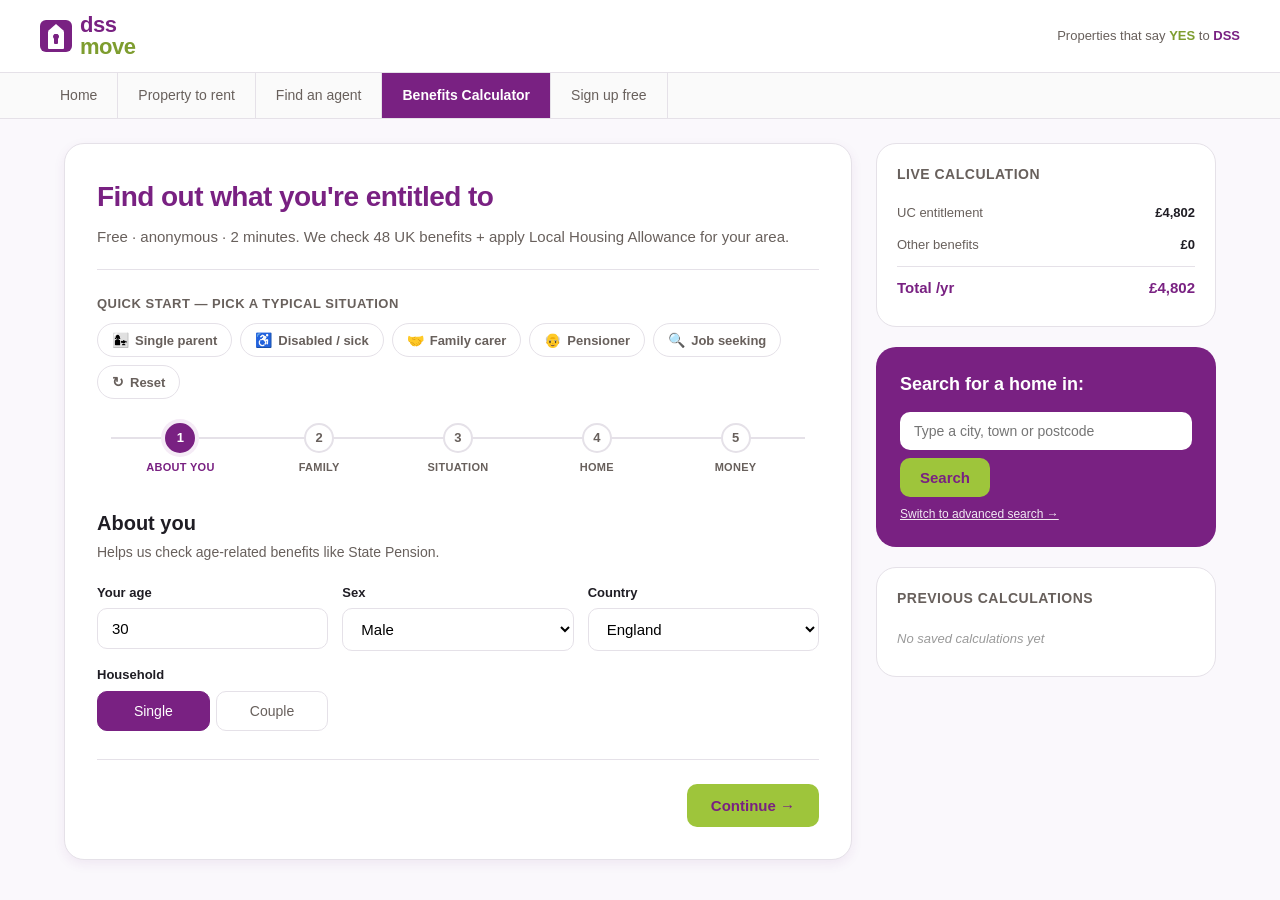
==== static/calculator/index.html @ 6992abff "Deploy standalone benefits calculator at /calculator/ - Add static/calculator/index.html (standalone" ====
<!DOCTYPE html>
<html lang="en">
<head>
<meta charset="UTF-8">
<meta name="viewport" content="width=device-width, initial-scale=1.0">
<title>Benefits & LHA Calculator — Dssmove</title>
<meta name="description" content="Free UK benefits calculator. Find out what you could claim + see DSS-friendly homes you can afford. Built by Dssmove.">
<meta name="theme-color" content="#792182">
<!-- Content Security Policy: lock down what scripts and network calls this page can make -->
<meta http-equiv="Content-Security-Policy" content="
  default-src 'self';
  script-src 'self' 'unsafe-inline';
  style-src 'self' 'unsafe-inline' https://fonts.googleapis.com;
  font-src 'self' https://fonts.gstatic.com;
  img-src 'self' data: https://s3-eu-west-1.amazonaws.com https://s3.eu-west-1.amazonaws.com https://*.dssmove.co.uk https://*.execute-api.eu-west-1.amazonaws.com;
  connect-src 'self' https://api.postcodes.io https://staged-api.dssmove.co.uk https://api.dssmove.co.uk;
  frame-ancestors 'self' https://*.dssmove.co.uk https://dssmove.co.uk;
  base-uri 'self';
  form-action 'none';
">
<meta http-equiv="Referrer-Policy" content="strict-origin-when-cross-origin">
<link rel="preconnect" href="https://fonts.googleapis.com">
<link rel="preconnect" href="https://fonts.gstatic.com" crossorigin>
<link href="https://fonts.googleapis.com/css2?family=Inter:wght@400;500;600;700;800&display=swap" rel="stylesheet">
<style>
:root {
  --purple: #792182;
  --purple-dark: #5c1864;
  --purple-light: #f5ebf6;
  --lime: #9ec53b;
  --lime-dark: #7e9d2f;
  --lime-light: #f3f8e3;
  --text: #1f1d24;
  --text-muted: #68605c;
  --text-soft: #9a9a9a;
  --bg: #ffffff;
  --bg-soft: #faf8fc;
  --border: #e5e1e8;
  --success: #2f855a;
  --warn: #d97706;
  --danger: #c53030;
  --shadow-sm: 0 1px 2px rgba(28,15,33,.05);
  --shadow-md: 0 4px 12px rgba(121,33,130,.08);
  --shadow-lg: 0 12px 32px rgba(121,33,130,.12);
  --radius: 12px;
  --radius-lg: 20px;
}
*{box-sizing:border-box;margin:0;padding:0}
html{scroll-behavior:smooth}
body{font-family:'Inter',-apple-system,BlinkMacSystemFont,sans-serif;color:var(--text);background:var(--bg-soft);line-height:1.5;-webkit-font-smoothing:antialiased}

/* ═══ Header ═══ */
.site-header{background:white;padding:14px 24px;border-bottom:1px solid var(--border);position:sticky;top:0;z-index:100}
.header-inner{max-width:1200px;margin:0 auto;display:flex;align-items:center;justify-content:space-between;gap:24px}
.logo-link{display:flex;align-items:center;gap:8px;text-decoration:none}
.logo-icon{width:32px;height:32px;background:var(--purple);border-radius:6px;display:flex;align-items:center;justify-content:center;position:relative}
.logo-icon::before{content:'';position:absolute;top:4px;left:50%;transform:translateX(-50%);width:0;height:0;border-left:8px solid transparent;border-right:8px solid transparent;border-bottom:7px solid white}
.logo-icon::after{content:'';position:absolute;top:11px;left:50%;transform:translateX(-50%);width:16px;height:18px;background:white;border-radius:1px}
.logo-icon span{position:absolute;top:14px;left:50%;transform:translateX(-50%);width:4px;height:10px;background:var(--purple);border-radius:1px;z-index:1}
.logo-icon span::before{content:'';position:absolute;top:0;left:-1px;width:6px;height:5px;background:var(--purple);border-radius:50%}
.logo-text{font-size:22px;font-weight:800;letter-spacing:-0.5px;line-height:1}
.logo-text .dss{color:var(--purple);display:block}
.logo-text .move{color:var(--lime-dark)}
.tagline-small{color:var(--text-muted);font-size:13px;display:none}
@media (min-width:768px){.tagline-small{display:block}.tagline-small b{color:var(--purple)}.tagline-small em{color:var(--lime-dark);font-style:normal;font-weight:700}}
.nav-tabs{background:#fafafa;border-bottom:1px solid var(--border)}
.nav-tabs-inner{max-width:1200px;margin:0 auto;display:flex;overflow-x:auto}
.nav-tab{padding:12px 20px;color:var(--text-muted);text-decoration:none;font-size:14px;font-weight:500;white-space:nowrap;border-right:1px solid var(--border)}
.nav-tab.active{background:var(--purple);color:white;font-weight:600}
.nav-tab:hover:not(.active){background:white;color:var(--purple)}

/* ═══ Main grid ═══ */
.container{max-width:1200px;margin:0 auto;padding:24px}
.grid{display:grid;grid-template-columns:1fr;gap:24px}
@media (min-width:1000px){.grid{grid-template-columns:1fr 340px}}

/* ═══ Main panel ═══ */
.panel{background:white;border-radius:var(--radius-lg);padding:32px;box-shadow:var(--shadow-md);border:1px solid var(--border)}
.panel-head{margin-bottom:24px;padding-bottom:20px;border-bottom:1px solid var(--border)}
.panel-head h1{font-size:28px;font-weight:800;color:var(--purple);margin-bottom:8px;letter-spacing:-0.02em}
.panel-head p{color:var(--text-muted);font-size:15px}

/* ═══ Persona chips ═══ */
.persona-row{margin-bottom:24px}
.persona-row h3{font-size:13px;font-weight:700;text-transform:uppercase;letter-spacing:0.5px;color:var(--text-muted);margin-bottom:10px}
.persona-chips{display:flex;flex-wrap:wrap;gap:8px}
.chip{display:inline-flex;align-items:center;gap:6px;padding:8px 14px;background:white;border:1.5px solid var(--border);border-radius:24px;font-size:13px;font-weight:600;cursor:pointer;transition:all .15s;color:var(--text-muted)}
.chip:hover{border-color:var(--purple);color:var(--purple);background:var(--purple-light)}
.chip.active{background:var(--purple);color:white;border-color:var(--purple)}
.chip-emoji{font-size:14px}

/* ═══ Wizard steps ═══ */
.steps{display:flex;justify-content:space-between;margin-bottom:32px;position:relative;padding:0 14px}
.steps::before{content:'';position:absolute;top:14px;left:14px;right:14px;height:2px;background:var(--border);z-index:0}
.steps::after{content:'';position:absolute;top:14px;left:14px;height:2px;background:var(--lime);z-index:1;width:var(--progress,0%);transition:width .4s}
.step{display:flex;flex-direction:column;align-items:center;gap:6px;flex:1;position:relative;z-index:2;cursor:pointer}
.step-num{width:30px;height:30px;border-radius:50%;background:white;border:2px solid var(--border);display:flex;align-items:center;justify-content:center;font-size:13px;font-weight:700;color:var(--text-muted);transition:all .2s}
.step.active .step-num{background:var(--purple);color:white;border-color:var(--purple);box-shadow:0 0 0 4px var(--purple-light)}
.step.done .step-num{background:var(--lime);color:white;border-color:var(--lime)}
.step.done .step-num::before{content:'✓'}
.step.done .step-num span{display:none}
.step-label{font-size:11px;font-weight:600;color:var(--text-muted);text-transform:uppercase;letter-spacing:0.3px;text-align:center}
.step.active .step-label{color:var(--purple)}
@media (max-width:640px){.step-label{display:none}}

/* ═══ Form steps ═══ */
.step-content{display:none;animation:slide .3s ease}
.step-content.active{display:block}
@keyframes slide{from{opacity:0;transform:translateX(20px)}to{opacity:1;transform:translateX(0)}}
.step-content h2{font-size:20px;font-weight:700;color:var(--text);margin-bottom:4px}
.step-content p.lead{color:var(--text-muted);font-size:14px;margin-bottom:20px}

.field-grid{display:grid;grid-template-columns:repeat(auto-fit,minmax(220px,1fr));gap:14px}
.field{display:flex;flex-direction:column}
.field label{font-size:13px;font-weight:600;color:var(--text);margin-bottom:6px}
.field .help{font-size:11px;color:var(--text-soft);margin-top:4px;line-height:1.3}
.field input[type="number"],.field input[type="text"],.field select{width:100%;padding:11px 14px;border:1.5px solid var(--border);border-radius:10px;font-size:15px;font-family:inherit;background:white;transition:all .2s}
.field input:focus,.field select:focus{outline:none;border-color:var(--purple);box-shadow:0 0 0 3px var(--purple-light)}
.field input.error,.field select.error{border-color:var(--danger)}
.toggle-group{display:flex;gap:6px}
.toggle-btn{flex:1;padding:11px 12px;border:1.5px solid var(--border);background:white;border-radius:10px;font-family:inherit;font-size:14px;font-weight:500;color:var(--text-muted);cursor:pointer;transition:all .15s}
.toggle-btn:hover{border-color:var(--purple)}
.toggle-btn.active{background:var(--purple);color:white;border-color:var(--purple)}

/* ═══ Step nav ═══ */
.step-nav{display:flex;justify-content:space-between;margin-top:28px;padding-top:24px;border-top:1px solid var(--border);gap:12px}
.btn{padding:12px 24px;border:none;border-radius:10px;font-family:inherit;font-size:15px;font-weight:700;cursor:pointer;transition:all .2s;text-decoration:none;display:inline-flex;align-items:center;gap:8px}
.btn-primary{background:var(--lime);color:var(--purple)}
.btn-primary:hover{background:var(--lime-dark);color:white;transform:translateY(-1px);box-shadow:var(--shadow-md)}
.btn-secondary{background:transparent;color:var(--text-muted);border:1.5px solid var(--border)}
.btn-secondary:hover{border-color:var(--purple);color:var(--purple)}
.btn-purple{background:var(--purple);color:white}
.btn-purple:hover{background:var(--purple-dark);transform:translateY(-1px);box-shadow:var(--shadow-md)}

/* ═══ Results ═══ */
.results-hero{background:linear-gradient(135deg,var(--purple) 0%,var(--purple-dark) 100%);color:white;border-radius:var(--radius-lg);padding:40px 32px;text-align:center;margin-bottom:24px}
.results-hero .label{font-size:13px;opacity:0.85;text-transform:uppercase;letter-spacing:1px;margin-bottom:12px}
.results-hero .total{font-size:64px;font-weight:800;letter-spacing:-0.03em;line-height:1;margin-bottom:12px}
.results-hero .total .pence{font-size:0.45em;opacity:0.75}
.results-hero .period{font-size:18px;opacity:0.9;margin-bottom:24px}
.results-hero .periods{display:flex;justify-content:center;gap:24px;flex-wrap:wrap;border-top:1px solid rgba(255,255,255,.2);padding-top:24px;margin-top:8px}
.results-hero .periods .item{text-align:center}
.results-hero .periods .num{font-size:24px;font-weight:700;color:var(--lime)}
.results-hero .periods .lbl{font-size:11px;text-transform:uppercase;letter-spacing:0.5px;opacity:0.85}

.results-actions{display:flex;flex-wrap:wrap;gap:10px;margin-bottom:32px}
.results-actions .btn{flex:1;min-width:160px;justify-content:center;text-align:center}

.benefit-cat{margin-bottom:24px}
.benefit-cat-head{display:flex;align-items:center;gap:10px;margin-bottom:12px;font-weight:700;font-size:15px}
.benefit-cat-head .badge{display:inline-flex;align-items:center;justify-content:center;min-width:24px;height:24px;padding:0 8px;border-radius:12px;font-size:12px;font-weight:700;color:white}
.benefit-cat.likely .badge{background:var(--lime-dark)}
.benefit-cat.check .badge{background:var(--warn)}

.bcard{display:flex;align-items:center;gap:14px;padding:14px 18px;background:white;border:1.5px solid var(--border);border-radius:var(--radius);margin-bottom:8px;transition:all .15s}
.bcard:hover{box-shadow:var(--shadow-sm);transform:translateX(2px)}
.bcard.auto{border-left:4px solid var(--lime-dark);background:var(--lime-light)}
.bcard.check{border-left:4px solid var(--warn);background:#fff7ed}
.bcard .ico{width:36px;height:36px;border-radius:10px;display:flex;align-items:center;justify-content:center;font-weight:800;flex-shrink:0;color:white}
.bcard.auto .ico{background:var(--lime-dark)}
.bcard.check .ico{background:var(--warn)}
.bcard .body{flex:1;min-width:0}
.bcard .ttl{font-weight:700;font-size:14px;color:var(--text)}
.bcard .why{font-size:12px;color:var(--text-muted);margin-top:1px}
.bcard .apply{font-size:11px;color:var(--purple);font-weight:600;margin-top:3px;text-decoration:none;display:inline-block}
.bcard .apply:hover{text-decoration:underline}
.bcard .amt{text-align:right;flex-shrink:0}
.bcard .amt .n{font-size:17px;font-weight:800}
.bcard .amt .p{font-size:10px;color:var(--text-muted);text-transform:uppercase;letter-spacing:0.3px;margin-top:1px}

/* ═══ Adjustments callout ═══ */
.adj-box{background:#fef3c7;border-left:4px solid var(--warn);border-radius:var(--radius);padding:16px 20px;margin:16px 0}
.adj-box .ti{font-weight:700;font-size:14px;color:var(--warn);margin-bottom:6px;display:flex;align-items:center;gap:6px}
.adj-box .ln{display:flex;justify-content:space-between;font-size:13px;padding:3px 0}

/* ═══ Property CTA ═══ */
.prop-cta{background:linear-gradient(135deg,var(--lime) 0%,var(--lime-dark) 100%);border-radius:var(--radius-lg);padding:32px;color:white;margin-top:32px;text-align:center}
.prop-cta h3{font-size:22px;font-weight:800;margin-bottom:8px}
.prop-cta p{margin-bottom:18px;opacity:0.95}
.prop-cta .budget-pill{display:inline-block;background:rgba(255,255,255,.2);padding:6px 14px;border-radius:24px;font-weight:700;margin:0 4px}
.prop-cta .btn{background:white;color:var(--purple)}
.prop-cta .btn:hover{background:var(--purple);color:white}

/* ═══ Sidebar ═══ */
.sidebar{display:flex;flex-direction:column;gap:20px}
.search-box{background:var(--purple);color:white;border-radius:var(--radius-lg);padding:24px}
.search-box h3{font-size:18px;font-weight:700;margin-bottom:14px}
.search-box .row{display:flex;gap:8px;margin-bottom:8px}
.search-box input{flex:1;padding:11px 14px;border:none;border-radius:10px;font-family:inherit;font-size:14px}
.search-box .btn{background:var(--lime);color:var(--purple);padding:11px 20px}
.search-box .btn:hover{background:white}
.search-box a.adv{display:block;color:white;font-size:12px;margin-top:8px;text-decoration:underline;opacity:0.9}

/* ═══════ Affordability section ═══════ */
.afford-section{background:white;border-radius:var(--radius-lg);box-shadow:var(--shadow-md);padding:32px;margin-top:32px;border:2px solid var(--lime);position:relative;overflow:hidden}
.afford-section::before{content:"";position:absolute;top:0;left:0;right:0;height:6px;background:linear-gradient(90deg,var(--purple) 0%,var(--lime) 100%)}
.afford-section h2{font-size:26px;font-weight:800;color:var(--purple);margin-bottom:6px;display:flex;align-items:center;gap:10px}
.afford-section .sub{color:var(--text-muted);margin-bottom:22px;font-size:14px;line-height:1.5}
.afford-controls{display:grid;grid-template-columns:1fr 1fr;gap:18px;margin-bottom:22px;padding:20px;background:#faf7fb;border-radius:12px;border:1px solid #e9d5f0}
.afford-control label{display:block;font-weight:700;color:var(--text);font-size:11px;margin-bottom:8px;text-transform:uppercase;letter-spacing:0.6px}
.afford-control input[type=range]{width:100%;accent-color:var(--purple);height:6px;margin-top:6px}
.afford-control input[type=range]::-webkit-slider-thumb{background:var(--purple)}
.afford-control .val{font-size:26px;font-weight:800;color:var(--purple);font-variant-numeric:tabular-nums;margin-top:4px}
.afford-control select,.afford-control input[type=text]{width:100%;padding:10px 12px;font-size:14px;border:1px solid #d1d5db;border-radius:8px;font-family:inherit;background:white}
.afford-control .src{font-size:11px;color:var(--text-muted);margin-top:6px;font-style:italic}
.afford-table{width:100%;border-collapse:collapse;margin-top:4px;background:white}
.afford-table tr{border-bottom:1px solid #f1f1f1}
.afford-table tr:last-child{border-bottom:none}
.afford-table td{padding:11px 12px;font-size:14px;vertical-align:middle}
.afford-table td.lbl{color:var(--text);font-weight:500}
.afford-table td.amt{text-align:right;font-variant-numeric:tabular-nums;font-weight:600;white-space:nowrap}
.afford-table td.out{color:var(--danger)}
.afford-table td.in{color:#16a34a}
.afford-table td.note{font-size:11px;color:var(--text-muted);font-weight:400;padding-left:24px}
.afford-table tr.group-head td{background:linear-gradient(90deg,#f3e8ff 0%,#faf5ff 100%);color:var(--purple);font-weight:800;font-size:12px;text-transform:uppercase;letter-spacing:0.6px;padding:10px 12px}
.afford-table tr.subline td{padding:6px 12px 6px 28px;font-size:12px;color:var(--text-muted);font-weight:500;border-bottom:none}
.afford-table tr.subline td.amt{font-weight:600}
.afford-table tr.subtotal td{background:#fafafa;font-weight:700;padding-top:14px;padding-bottom:14px;font-size:14px}
.afford-table tr.shortfall td{background:#fef2f2;font-weight:700;color:var(--danger);font-size:13px;padding:9px 12px}
.afford-table tr.shortfall td.note{font-style:italic;color:#b91c1c;font-weight:500}
.afford-table tr.net td{background:#1f2937;color:white;font-size:18px;font-weight:800;padding:18px 12px}
.afford-table tr.net td.amt{font-size:24px;color:white}
.afford-table tr.net td.amt.deficit{color:#fca5a5}
.afford-table tr.net td.amt.surplus{color:#86efac}
.verdict{margin-top:22px;padding:20px;border-radius:12px;display:flex;align-items:flex-start;gap:14px;border:2px solid}
.verdict.good{background:#dcfce7;color:#14532d;border-color:#86efac}
.verdict.tight{background:#fef3c7;color:#78350f;border-color:#fcd34d}
.verdict.bad{background:#fee2e2;color:#7f1d1d;border-color:#fca5a5}
.verdict .ico{font-size:32px;line-height:1}
.verdict .body{flex:1}
.verdict .body .h{font-size:17px;font-weight:800;margin-bottom:4px}
.verdict .body .d{font-size:13px;font-weight:500;line-height:1.5}
.afford-actions{margin-top:18px;display:flex;flex-wrap:wrap;gap:10px}
.afford-actions .btn{flex:1;min-width:180px}
.afford-actions .btn.primary{background:var(--lime);color:var(--purple);font-weight:800}
.afford-actions .btn.primary:hover{background:#7e9d2f;color:white}
.afford-source{font-size:11px;color:var(--text-muted);font-style:italic;margin-top:18px;line-height:1.6;padding:12px;background:#fafafa;border-radius:8px}
.help-tip{display:inline-block;width:14px;height:14px;background:#9ca3af;color:white;border-radius:50%;text-align:center;font-size:10px;line-height:14px;margin-left:4px;cursor:help;font-weight:700;vertical-align:1px}
.la-detected{font-size:11px;color:var(--purple);font-weight:700;margin-top:6px;text-transform:none;letter-spacing:0}
@media (max-width:768px){.afford-controls{grid-template-columns:1fr}.afford-section{padding:22px 18px}.afford-table td{padding:9px 8px;font-size:13px}}

/* ═══════ Property results module ═══════ */
.props-section{background:white;border-radius:var(--radius-lg);box-shadow:var(--shadow-md);padding:32px;margin-top:32px;position:relative;overflow:hidden}
.props-section::before{content:"";position:absolute;top:0;left:0;right:0;height:6px;background:linear-gradient(90deg,var(--lime) 0%,var(--purple) 100%)}
.props-section h2{font-size:26px;font-weight:800;color:var(--purple);margin-bottom:6px;display:flex;align-items:center;gap:10px}
.props-section .sub{color:var(--text-muted);margin-bottom:22px;font-size:14px;line-height:1.5}
.props-filters{display:grid;grid-template-columns:1fr 1fr 1fr 1fr;gap:12px;margin-bottom:18px;padding:18px;background:#faf7fb;border-radius:12px;border:1px solid #e9d5f0;align-items:end}
.props-filters .pf{display:flex;flex-direction:column;gap:6px}
.props-filters label{font-size:11px;font-weight:700;color:var(--text);text-transform:uppercase;letter-spacing:0.5px}
.props-filters input,.props-filters select{padding:9px 10px;font-size:13px;border:1px solid #d1d5db;border-radius:8px;font-family:inherit;background:white;width:100%}
.props-filters .pf.actions{align-self:end}
.props-filters .btn-search-props{background:var(--lime);color:var(--purple);font-weight:800;padding:10px 18px;border:none;border-radius:8px;cursor:pointer;font-family:inherit;font-size:13px;width:100%;transition:background 0.15s}
.props-filters .btn-search-props:hover{background:#7e9d2f;color:white}
.props-filters .btn-search-props:disabled{background:#e5e7eb;color:#9ca3af;cursor:wait}
.props-loading{text-align:center;padding:40px 20px;color:var(--text-muted)}
.props-loading .spinner{display:inline-block;width:28px;height:28px;border:3px solid #e9d5f0;border-top-color:var(--purple);border-radius:50%;animation:spin 0.8s linear infinite;margin-bottom:8px}
@keyframes spin{to{transform:rotate(360deg)}}
.props-summary{font-size:13px;color:var(--text-muted);margin-bottom:14px;padding:10px 14px;background:#fafafa;border-radius:8px;border-left:3px solid var(--purple)}
.props-summary strong{color:var(--text)}
.props-grid{display:grid;grid-template-columns:repeat(auto-fill,minmax(280px,1fr));gap:18px}
.pcard{border:1px solid #e5e7eb;border-radius:12px;overflow:hidden;background:white;display:flex;flex-direction:column;transition:transform 0.15s, box-shadow 0.15s}
.pcard:hover{transform:translateY(-2px);box-shadow:0 4px 16px rgba(121,33,130,0.12)}
.pcard .img{width:100%;height:170px;background:#f3f4f6 center/cover no-repeat;position:relative}
.pcard .img-placeholder{display:flex;align-items:center;justify-content:center;width:100%;height:100%;color:#9ca3af;font-size:42px;background:linear-gradient(135deg,#faf5ff 0%,#f3e8ff 100%)}
.pcard .badge{position:absolute;top:10px;left:10px;padding:5px 10px;border-radius:6px;font-size:11px;font-weight:800;text-transform:uppercase;letter-spacing:0.4px;backdrop-filter:blur(8px)}
.pcard .badge.good{background:rgba(34,197,94,0.92);color:white}
.pcard .badge.tight{background:rgba(234,179,8,0.92);color:white}
.pcard .badge.over{background:rgba(220,38,38,0.92);color:white}
.pcard .body{padding:14px 16px;display:flex;flex-direction:column;flex:1;gap:6px}
.pcard .price{font-size:22px;font-weight:800;color:var(--purple);font-variant-numeric:tabular-nums;line-height:1}
.pcard .price .per{font-size:12px;color:var(--text-muted);font-weight:500}
.pcard .ttl{font-size:14px;font-weight:700;color:var(--text);line-height:1.3;margin-top:4px;display:-webkit-box;-webkit-line-clamp:2;-webkit-box-orient:vertical;overflow:hidden}
.pcard .addr{font-size:12px;color:var(--text-muted);line-height:1.4}
.pcard .meta{display:flex;flex-wrap:wrap;gap:6px;margin-top:8px}
.pcard .chip-tag{font-size:11px;color:var(--purple);background:var(--purple-soft);padding:3px 9px;border-radius:10px;font-weight:600}
.pcard .breakdown{margin-top:10px;padding-top:10px;border-top:1px dashed #e5e7eb;font-size:11px;color:var(--text-muted);line-height:1.5}
.pcard .breakdown strong{color:var(--text);font-weight:700}
.pcard .breakdown .row{display:flex;justify-content:space-between;margin-top:2px}
.pcard .actions{display:flex;gap:8px;margin-top:auto;padding-top:12px}
.pcard .actions a{flex:1;text-align:center;padding:8px 10px;font-size:12px;font-weight:700;border-radius:7px;text-decoration:none;transition:background 0.15s}
.pcard .actions a.view{background:var(--purple);color:white}
.pcard .actions a.view:hover{background:#5f1768}
.pcard .actions a.run{background:#f3f4f6;color:var(--text);border:1px solid #e5e7eb}
.pcard .actions a.run:hover{background:#e5e7eb}
.props-empty{padding:40px 20px;text-align:center;color:var(--text-muted);background:#fafafa;border-radius:10px;border:2px dashed #e5e7eb}
.props-empty .emoji{font-size:42px;margin-bottom:10px}
.props-empty .h{font-size:16px;font-weight:700;color:var(--text);margin-bottom:4px}
.props-error{padding:18px;background:#fef2f2;border:1px solid #fecaca;border-radius:10px;color:#991b1b;font-size:13px}
.props-more{margin-top:16px;text-align:center}
.props-more button{background:white;border:2px solid var(--purple);color:var(--purple);padding:10px 28px;font-weight:700;border-radius:8px;cursor:pointer;font-family:inherit;font-size:14px}
.props-more button:hover{background:var(--purple);color:white}

/* ═══════ Disclaimers ═══════ */
.disclaimer-banner{background:linear-gradient(90deg,#fef3c7 0%,#fde68a 100%);border:1px solid #f59e0b;border-radius:10px;padding:14px 18px;margin-top:24px;font-size:12px;line-height:1.6;color:#78350f}
.disclaimer-banner strong{color:#451a03;font-weight:800}
.disclaimer-banner .ico{font-size:18px;margin-right:6px;vertical-align:-3px}
.disclaimer-full{background:#fafafa;border:1px solid #e5e7eb;border-radius:10px;padding:18px 22px;margin-top:24px;font-size:12px;line-height:1.7;color:var(--text-muted)}
.disclaimer-full h4{font-size:13px;font-weight:800;color:var(--text);margin-bottom:10px;letter-spacing:0.3px;text-transform:uppercase}
.disclaimer-full ul{margin:0 0 0 18px;padding:0}
.disclaimer-full li{margin-bottom:4px}
.disclaimer-full strong{color:var(--text)}
@media (max-width:768px){.props-filters{grid-template-columns:1fr 1fr}.props-section{padding:22px 18px}.props-grid{grid-template-columns:1fr}}

.history-box{background:white;border-radius:var(--radius-lg);padding:20px;border:1px solid var(--border)}
.history-box h3{font-size:14px;font-weight:700;text-transform:uppercase;letter-spacing:0.5px;color:var(--text-muted);margin-bottom:12px}
.history-item{display:flex;justify-content:space-between;align-items:center;padding:8px 0;border-top:1px solid var(--border);cursor:pointer;font-size:13px}
.history-item:hover{color:var(--purple)}
.history-item .when{color:var(--text-soft);font-size:11px}
.history-item .amt{font-weight:700;color:var(--purple)}
.history-empty{font-size:13px;color:var(--text-soft);font-style:italic;padding:8px 0}

.summary-box{background:white;border-radius:var(--radius-lg);padding:20px;border:1px solid var(--border)}
.summary-box h3{font-size:14px;font-weight:700;text-transform:uppercase;letter-spacing:0.5px;color:var(--text-muted);margin-bottom:12px}
.summary-row{display:flex;justify-content:space-between;font-size:13px;padding:6px 0}
.summary-row .l{color:var(--text-muted)}
.summary-row .v{font-weight:600}
.summary-row.tot{border-top:1px solid var(--border);padding-top:10px;margin-top:6px;font-size:15px}
.summary-row.tot .l,.summary-row.tot .v{color:var(--purple);font-weight:700}

/* ═══ Print ═══ */
@media print{
  .site-header,.nav-tabs,.sidebar,.step-nav,.results-actions,.persona-row,.steps{display:none}
  body{background:white}
  .panel{box-shadow:none;border:none;padding:0}
  .step-content{display:block!important}
  .results-hero{break-inside:avoid}
  .bcard{break-inside:avoid}
}

/* ═══ Toast ═══ */
.toast{position:fixed;bottom:24px;left:50%;transform:translateX(-50%) translateY(100px);background:var(--purple);color:white;padding:12px 20px;border-radius:10px;font-size:14px;font-weight:600;box-shadow:var(--shadow-lg);transition:transform .3s;z-index:1000}
.toast.show{transform:translateX(-50%) translateY(0)}
</style>
</head>
<body>

<!-- ═══ Header ═══ -->
<header class="site-header">
  <div class="header-inner">
    <a href="https://app.dssmove.co.uk" class="logo-link">
      <span class="logo-icon"><span></span></span>
      <span class="logo-text"><span class="dss">dss</span><span class="move">move</span></span>
    </a>
    <div class="tagline-small">Properties that say <em>YES</em> to <b>DSS</b></div>
  </div>
</header>
<nav class="nav-tabs">
  <div class="nav-tabs-inner">
    <a href="https://app.dssmove.co.uk/" class="nav-tab">Home</a>
    <a href="https://app.dssmove.co.uk/property-to-rent" class="nav-tab">Property to rent</a>
    <a href="https://www.dssmove.co.uk/find-an-agent" class="nav-tab">Find an agent</a>
    <a href="#" class="nav-tab active">Benefits Calculator</a>
    <a href="https://app.dssmove.co.uk/tenantregister" class="nav-tab">Sign up free</a>
  </div>
</nav>

<!-- ═══ Main ═══ -->
<div class="container">
<div class="grid">

  <!-- LEFT: Calculator -->
  <div class="panel">

    <!-- View: Wizard -->
    <div id="wizard-view">
      <div class="panel-head">
        <h1>Find out what you're entitled to</h1>
        <p>Free · anonymous · 2 minutes. We check 48 UK benefits + apply Local Housing Allowance for your area.</p>
      </div>

      <!-- Persona quick-start -->
      <div class="persona-row">
        <h3>Quick start — pick a typical situation</h3>
        <div class="persona-chips">
          <button class="chip" data-persona="single-parent"><span class="chip-emoji">👩‍👧</span>Single parent</button>
          <button class="chip" data-persona="disabled"><span class="chip-emoji">♿</span>Disabled / sick</button>
          <button class="chip" data-persona="carer"><span class="chip-emoji">🤝</span>Family carer</button>
          <button class="chip" data-persona="pensioner"><span class="chip-emoji">👴</span>Pensioner</button>
          <button class="chip" data-persona="unemployed"><span class="chip-emoji">🔍</span>Job seeking</button>
          <button class="chip" data-persona="reset"><span class="chip-emoji">↻</span>Reset</button>
        </div>
      </div>

      <!-- Step indicators -->
      <div class="steps" id="steps">
        <div class="step active" data-step="1"><div class="step-num"><span>1</span></div><div class="step-label">About you</div></div>
        <div class="step" data-step="2"><div class="step-num"><span>2</span></div><div class="step-label">Family</div></div>
        <div class="step" data-step="3"><div class="step-num"><span>3</span></div><div class="step-label">Situation</div></div>
        <div class="step" data-step="4"><div class="step-num"><span>4</span></div><div class="step-label">Home</div></div>
        <div class="step" data-step="5"><div class="step-num"><span>5</span></div><div class="step-label">Money</div></div>
      </div>

      <!-- Step 1: About you -->
      <div class="step-content active" data-step="1">
        <h2>About you</h2>
        <p class="lead">Helps us check age-related benefits like State Pension.</p>
        <div class="field-grid">
          <div class="field">
            <label>Your age</label>
            <input type="number" id="age" value="30" min="16" max="120">
          </div>
          <div class="field">
            <label>Sex</label>
            <select id="sex">
              <option value="M">Male</option>
              <option value="F">Female</option>
              <option value="O">Other / prefer not to say</option>
            </select>
          </div>
          <div class="field">
            <label>Country</label>
            <select id="country">
              <option>England</option>
              <option>Wales</option>
              <option>Scotland</option>
              <option>Northern Ireland</option>
            </select>
          </div>
          <div class="field">
            <label>Household</label>
            <div class="toggle-group" data-input="adults">
              <button class="toggle-btn active" data-value="1">Single</button>
              <button class="toggle-btn" data-value="2">Couple</button>
            </div>
            <input type="hidden" id="adults" value="1">
          </div>
        </div>
      </div>

      <!-- Step 2: Family -->
      <div class="step-content" data-step="2">
        <h2>Your family</h2>
        <p class="lead">For Child Benefit, UC child elements, Healthy Start vouchers.</p>
        <div class="field-grid">
          <div class="field">
            <label>Number of children (under 16)</label>
            <input type="number" id="children" value="0" min="0" max="10">
            <span class="help">Drives Child Benefit + UC child element</span>
          </div>
          <div class="field">
            <label>Of which, disabled</label>
            <input type="number" id="disabled" value="0" min="0" max="10">
            <span class="help">Drives UC disabled child element + DLA</span>
          </div>
        </div>
      </div>

      <!-- Step 3: Situation -->
      <div class="step-content" data-step="3">
        <h2>Your situation</h2>
        <p class="lead">Tick anything that applies — each unlocks additional benefits.</p>
        <div class="field-grid">
          <div class="field">
            <label>Health condition limits work?</label>
            <div class="toggle-group" data-input="health"><button class="toggle-btn active" data-value="N">No</button><button class="toggle-btn" data-value="Y">Yes</button></div>
            <input type="hidden" id="health" value="N">
          </div>
          <div class="field">
            <label>Caring 35+ hrs/wk for someone disabled?</label>
            <div class="toggle-group" data-input="carer"><button class="toggle-btn active" data-value="N">No</button><button class="toggle-btn" data-value="Y">Yes</button></div>
            <input type="hidden" id="carer" value="N">
          </div>
          <div class="field">
            <label>Pregnant or new baby (&lt;12 mo)?</label>
            <div class="toggle-group" data-input="pregnant"><button class="toggle-btn active" data-value="N">No</button><button class="toggle-btn" data-value="Y">Yes</button></div>
            <input type="hidden" id="pregnant" value="N">
          </div>
          <div class="field">
            <label>Bereaved last 18 months?</label>
            <div class="toggle-group" data-input="bereaved"><button class="toggle-btn active" data-value="N">No</button><button class="toggle-btn" data-value="Y">Yes</button></div>
            <input type="hidden" id="bereaved" value="N">
          </div>
          <div class="field">
            <label>Veteran with service injury?</label>
            <div class="toggle-group" data-input="veteran"><button class="toggle-btn active" data-value="N">No</button><button class="toggle-btn" data-value="Y">Yes</button></div>
            <input type="hidden" id="veteran" value="N">
          </div>
          <div class="field">
            <label>Unemployed seeking work?</label>
            <div class="toggle-group" data-input="unemployed"><button class="toggle-btn active" data-value="N">No</button><button class="toggle-btn" data-value="Y">Yes</button></div>
            <input type="hidden" id="unemployed" value="N">
          </div>
        </div>
      </div>

      <!-- Step 4: Home -->
      <div class="step-content" data-step="4">
        <h2>Your home</h2>
        <p class="lead">For Housing element — we auto-apply your area's LHA cap.</p>
        <div class="field-grid">
          <div class="field">
            <label>Renting?</label>
            <div class="toggle-group" data-input="renting"><button class="toggle-btn active" data-value="N">No</button><button class="toggle-btn" data-value="Y">Yes</button></div>
            <input type="hidden" id="renting" value="N">
          </div>
          <div class="field">
            <label>Postcode (or first part)</label>
            <input type="text" id="postcode" placeholder="e.g. M1 or SW19" maxlength="8">
            <span class="help" id="postcode-detected">— auto-detects your LHA area</span>
          </div>
          <div class="field">
            <label>LHA area (auto-set by postcode)</label>
            <select id="brma"><option value="">— pick yours —</option></select>
          </div>
          <div class="field">
            <label>Monthly rent (£)</label>
            <input type="number" id="rent" value="0" min="0" step="50">
            <span class="help">Auto-capped at LHA rate for your area</span>
          </div>
          <div class="field">
            <label>Bedrooms entitled to</label>
            <select id="bedroom">
              <option value="SAR">SAR (under-35 single)</option>
              <option value="1" selected>1 bed</option>
              <option value="2">2 bed</option>
              <option value="3">3 bed</option>
              <option value="4">4 bed</option>
            </select>
          </div>
        </div>
      </div>

      <!-- Step 5: Money -->
      <div class="step-content" data-step="5">
        <h2>Your money</h2>
        <p class="lead">For UC earnings taper, capital test, childcare element.</p>
        <div class="field-grid">
          <div class="field">
            <label>Annual earned income (£)</label>
            <input type="number" id="earned" value="0" min="0" step="500">
            <span class="help">Net pay/yr. 55p reduction per £1 over Work Allowance.</span>
          </div>
          <div class="field">
            <label>Savings / capital (£)</label>
            <input type="number" id="capital" value="0" min="0" step="500">
            <span class="help">UC blocked &gt;£16k; tapered £6k-£16k</span>
          </div>
          <div class="field">
            <label>Monthly childcare (£)</label>
            <input type="number" id="childcare" value="0" min="0" step="50">
            <span class="help">Registered childcare. UC pays 85%.</span>
          </div>
        </div>
      </div>

      <!-- Nav buttons -->
      <div class="step-nav">
        <button class="btn btn-secondary" id="btn-back" style="visibility:hidden">← Back</button>
        <button class="btn btn-primary" id="btn-next">Continue →</button>
      </div>
    </div>

    <!-- View: Results -->
    <div id="results-view" style="display:none">
      <div class="results-hero">
        <div class="label">You could claim</div>
        <div class="total" id="r-total">£0</div>
        <div class="period">per year</div>
        <div class="periods">
          <div class="item"><div class="num" id="r-mo">£0</div><div class="lbl">monthly</div></div>
          <div class="item"><div class="num" id="r-wk">£0</div><div class="lbl">weekly</div></div>
          <div class="item"><div class="num" id="r-hh">£0</div><div class="lbl">household total</div></div>
        </div>
      </div>

      <div class="results-actions">
        <button class="btn btn-secondary" id="btn-edit">← Edit answers</button>
        <button class="btn btn-secondary" id="btn-save">💾 Save calculation</button>
        <button class="btn btn-secondary" id="btn-share">🔗 Share</button>
        <button class="btn btn-secondary" id="btn-print">🖨 Print</button>
      </div>

      <div id="adj-callout"></div>

      <!-- Benefit cards -->
      <div class="benefit-cat likely">
        <div class="benefit-cat-head"><span class="badge">✓</span>Definitely entitled / likely</div>
        <div id="cards-auto"></div>
      </div>
      <div class="benefit-cat check">
        <div class="benefit-cat-head"><span class="badge">?</span>Worth investigating (may need DWP assessment)</div>
        <div id="cards-check"></div>
      </div>

      <!-- Affordability module -->
      <div class="afford-section" id="afford-section">
        <h2>🏠 What can you really afford?</h2>
        <p class="sub">Move the slider to a property's rent. We'll show the <strong>full monthly cost of living</strong> in that home — rent, council tax, energy, water, broadband, food — using 2025/26 official rates, so you know if it's truly affordable before you view.</p>

        <div class="afford-controls">
          <div class="afford-control">
            <label for="afford-rent">Monthly rent of property</label>
            <input type="range" id="afford-rent" min="300" max="2500" step="25" value="700">
            <div class="val" id="afford-rent-v">£700/mo</div>
          </div>
          <div class="afford-control">
            <label for="afford-size">Household size <span class="help-tip" title="Determines energy and food estimates. Based on Ofgem Typical Domestic Consumption Values.">i</span></label>
            <select id="afford-size">
              <option value="low">Small &mdash; 1-2 people, flat or small house</option>
              <option value="medium" selected>Medium &mdash; 2-3 people, 3-bed house</option>
              <option value="high">Large &mdash; 4-5 people, 4-bed house</option>
            </select>
            <div class="src">Source: Ofgem TDCV (low/med/high tiers used by every UK comparison site)</div>
            <div class="la-detected" id="afford-la"></div>
          </div>
        </div>

        <table class="afford-table">
          <tbody id="afford-tbody"></tbody>
        </table>

        <div class="verdict" id="afford-verdict"></div>

        <div class="afford-actions">
          <a class="btn primary" id="btn-afford-search" href="https://app.dssmove.co.uk/property-to-rent" target="_blank">Browse properties at this budget →</a>
          <button class="btn btn-secondary" id="btn-afford-band">Check exact council tax band on gov.uk ↗</button>
        </div>

        <div class="afford-source">
          <strong>Sources:</strong> Council Tax 2025/26 published rates from each local authority &middot; Energy: Ofgem TDCV (Typical Domestic Consumption Values) + Ofgem Energy Price Cap Q2 2025 &middot; Water: Ofwat 2025 company-by-company averages &middot; Broadband: Ofcom social tariff list (BT Home Essentials, Virgin Essentials &mdash; UC claimants qualify) &middot; Food: ONS Family Spending Survey + JRF Minimum Income Standard 2024. <strong>Estimates only</strong> &mdash; your actual bills will vary by usage, supplier, tariff, and council scheme.
        </div>
      </div>

      <!-- Property Results Module -->
      <div class="props-section" id="props-section">
        <h2>🏘 Available properties matching your budget</h2>
        <p class="sub">Live listings from <strong>Dssmove</strong>. Pre-filtered to your postcode and your Housing Element budget &mdash; widen the search to see more options.</p>

        <div class="props-filters" id="props-filters">
          <div class="pf">
            <label for="pf-location">Location (city/town/postcode)</label>
            <input type="text" id="pf-location" placeholder="e.g. Manchester or M1 1AA">
          </div>
          <div class="pf">
            <label for="pf-radius">Radius</label>
            <select id="pf-radius">
              <option value="">This area only</option>
              <option value="0.25">¼ mile</option>
              <option value="0.5">½ mile</option>
              <option value="1">1 mile</option>
              <option value="3">3 miles</option>
              <option value="5" selected>5 miles</option>
              <option value="10">10 miles</option>
              <option value="15">15 miles</option>
              <option value="20">20 miles</option>
              <option value="30">30 miles</option>
            </select>
          </div>
          <div class="pf">
            <label for="pf-price-max">Max monthly rent</label>
            <input type="number" id="pf-price-max" min="100" max="3000" step="50" value="700">
          </div>
          <div class="pf">
            <label for="pf-type">Property type</label>
            <select id="pf-type">
              <option value="">Any</option>
              <option value="houses">Houses</option>
              <option value="flats-and-bedsits">Flats &amp; rooms</option>
            </select>
          </div>
          <div class="pf">
            <label for="pf-bed-min">Min bedrooms</label>
            <select id="pf-bed-min"><option value="">Any</option><option>1</option><option>2</option><option>3</option><option>4</option><option>5</option></select>
          </div>
          <div class="pf">
            <label for="pf-bed-max">Max bedrooms</label>
            <select id="pf-bed-max"><option value="">Any</option><option>1</option><option>2</option><option>3</option><option>4</option><option>5</option></select>
          </div>
          <div class="pf">
            <label for="pf-price-min">Min monthly rent</label>
            <input type="number" id="pf-price-min" min="0" max="3000" step="50" value="0">
          </div>
          <div class="pf actions">
            <label>&nbsp;</label>
            <button class="btn-search-props" id="btn-props-search">🔎 Search homes</button>
          </div>
        </div>

        <div class="props-summary" id="props-summary" style="display:none"></div>
        <div id="props-output"></div>

        <div class="disclaimer-banner">
          <span class="ico">⚠️</span><strong>Property match is indicative only.</strong> Properties shown are sourced from the Dssmove database and matched to your <em>housing element budget</em>. Actual affordability depends on your full circumstances (deposit, fees, council tax band of the specific property, condition of the property). Always view a property and check terms with the agent or landlord before committing.
        </div>
      </div>

      <!-- Comprehensive disclaimer -->
      <div class="disclaimer-full" id="disclaimer-full">
        <h4>Important — please read</h4>
        <ul>
          <li><strong>Not financial advice.</strong> This calculator is provided for general information and educational purposes only. It does not constitute, and should not be relied upon as, financial, legal, or benefits advice. For tailored guidance, contact <a href="https://www.citizensadvice.org.uk" target="_blank" rel="noopener">Citizens Advice</a>, <a href="https://www.entitledto.co.uk" target="_blank" rel="noopener">entitledto.co.uk</a>, or a qualified welfare adviser.</li>
          <li><strong>Benefit estimates are indicative.</strong> Actual Universal Credit and other benefit awards depend on a DWP assessment of your full circumstances. Figures shown use 2025/26 published DWP rates, Local Housing Allowance tables, and the standard taper/cap formulas, but your real award may differ.</li>
          <li><strong>Council tax estimates &mdash; confirm with your local authority.</strong> The Band A rate shown is the published 2025/26 figure for your detected local authority. The actual property may be in a different band (B&ndash;H). The Council Tax Reduction (CTR) percentage is a national rough guide &mdash; <strong>every council runs its own scheme with different income tapers, capital limits, and exemptions.</strong> <a href="https://www.gov.uk/council-tax-bands" target="_blank" rel="noopener">Check the actual band on gov.uk</a> and contact the council to apply for CTR.</li>
          <li><strong>Utility estimates use UK averages.</strong> Energy figures are from Ofgem TDCV + Q2 2025 Price Cap; water from Ofwat regional averages; broadband assumes you qualify for the Ofcom social tariff (BT Home Essentials &pound;15/mo). <strong>Your actual bills will vary</strong> by usage, supplier, and tariff. Contact your suppliers (or compare via Ofgem's Energy Compare) for a personal quote.</li>
          <li><strong>Food estimates use national essentials data</strong> (JRF Minimum Income Standard 2024 + ONS Family Spending). These cover a no-frills weekly shop only.</li>
          <li><strong>Property listings.</strong> Provided by Dssmove. We do not verify availability, condition, or landlord credentials &mdash; always view in person and conduct your own due diligence.</li>
          <li><strong>Nothing is stored.</strong> Everything in this calculator runs in your browser. Saved calculations stay in your browser's local storage on your device.</li>
        </ul>
      </div>

      <!-- Property CTA (kept as final call-to-action) -->
      <div class="prop-cta" id="prop-cta">
        <h3>Browse the full Dssmove property database</h3>
        <p>You can afford <span class="budget-pill" id="budget-pill">£0</span>/month rent in <span id="budget-area">your area</span>.</p>
        <a class="btn" id="btn-find-property" href="https://app.dssmove.co.uk/property-to-rent">All properties &mdash; advanced search →</a>
      </div>

      <div style="background:#f3f4f6;border-radius:12px;padding:16px 20px;margin-top:24px;font-size:12px;color:var(--text-muted);line-height:1.6">
        <strong>How accurate?</strong> Calculator validated against Citizens Advice + DWP worked examples (UC taper, capital tariff, child element, standard allowance all exact). Uses official DWP 2025/26 rates + LHA. <strong>Estimate only</strong> — actual award depends on DWP assessment and local council schemes. Nothing stored — everything in your browser.
      </div>
    </div>

  </div>

  <!-- RIGHT: Sidebar -->
  <aside class="sidebar">

    <!-- Live summary -->
    <div class="summary-box">
      <h3>Live calculation</h3>
      <div class="summary-row"><span class="l">UC entitlement</span><span class="v" id="s-uc">£0</span></div>
      <div class="summary-row"><span class="l">Other benefits</span><span class="v" id="s-other">£0</span></div>
      <div class="summary-row" id="s-taper-row" style="display:none"><span class="l" style="color:var(--danger)">UC taper</span><span class="v" id="s-taper" style="color:var(--danger)">£0</span></div>
      <div class="summary-row" id="s-cap-row" style="display:none"><span class="l" style="color:var(--danger)">Benefit cap</span><span class="v" id="s-cap" style="color:var(--danger)">£0</span></div>
      <div class="summary-row tot"><span class="l">Total /yr</span><span class="v" id="s-total">£0</span></div>
    </div>

    <!-- Property search -->
    <div class="search-box">
      <h3>Search for a home in:</h3>
      <div class="row">
        <input type="text" id="search-loc" placeholder="Type a city, town or postcode">
      </div>
      <button class="btn" id="btn-search-prop">Search</button>
      <a href="https://app.dssmove.co.uk/property-to-rent" class="adv">Switch to advanced search →</a>
    </div>

    <!-- History -->
    <div class="history-box">
      <h3>Previous calculations</h3>
      <div id="history-list"><div class="history-empty">No saved calculations yet</div></div>
    </div>

  </aside>

</div>
</div>

<div class="toast" id="toast"></div>

<script>
// ═══════ LHA DATA (152 BRMAs) ═══════
const LHA = {"Isle of Wight":[343.27,515,650,815,995],"Sheffield":[350,575,620,680,950],"Kernow West":[392.5,550,695,815,1100],"Plymouth":[400,550,675,800,975],"Weston-S-Mare":[451.33,580,750,925,1250],"Ipswich":[366.5,595,717,800,1100],"Colchester":[401.33,625,795,975,1250],"North Devon":[425,485,645,775,995],"Taunton & West Somerset":[404.11,575,725,850,1000],"Mid & East Devon":[404.11,530,685,825,1100],"Mendip":[405,600,775,975,1350],"Thanet":[380,577.84,750,900,1150],"Canterbury":[425,675,895,1100,1315],"West Cheshire":[375.86,550,675,795,1224],"Wirral":[318.71,425,525,650,825],"Black Country":[320,495,625,750,925],"Birmingham":[341.58,695,750,825,1100],"Solihull":[412.5,700,825,1000,1375],"Southport":[369.35,475,600,775,925],"Wigan":[339.83,400,500,595,775],"Greater Liverpool":[344.36,500,595,650,875],"South Cheshire":[325,475,575,680,995],"Bolton and Bury":[341.51,475,575,700,950],"West Wiltshire":[450,595,725,900,1200],"Bath":[540,815,980,1200,1945],"Bristol":[511.33,900,1095,1300,1850],"Warwickshire South":[412.5,700,850,1045,1350],"Cheltenham":[436.5,625,800,1000,1470],"Reading":[391.5,850,1095,1300,1654],"Newbury":[451.33,750,895,1200,1605],"Fylde Coast":[350.88,400,542,625,742.5],"West Pennine":[310.68,400,450,505,762.5],"Yeovil":[435,525,695,850,1250],"Bournemouth":[426.33,695,875,1150,1550],"Southampton":[425,700,875,1075,1450],"Winchester":[525,825,1050,1275,1700],"Basingstoke":[406.33,780,950,1150,1400],"Salisbury":[426.33,650,780,915,1250],"Swindon":[451.33,675,785,950,1300],"Herefordshire":[351.5,475,600,750,975],"Worcester North":[329.83,515,650,750,995],"Worcester South":[382.58,569,700,825,1150],"Gloucester":[406.33,550,725,850,1200],"Eastern Staffordshire":[321.33,495,600,725,985.8],"Mid Staffs":[352.4,500,625,740,995],"Staffordshire North":[301.33,425,480,595,800],"Coventry":[432.35,575,675,775,1000],"Rugby & East":[425,595,725,850,1200],"East Lancs":[291.5,425,475,595,795],"Central Lancs":[304.17,450,575,650,925],"East Cheshire":[421.5,550,725,995,1750],"Southern Greater Manchester":[411.58,625,750,900,1400],"Central Greater Manchester":[411.58,775,875,950,1350],"St Helens":[324.75,425,525,625,800],"Northumberland":[356.33,375,425,530,760],"Tyneside":[381.33,490,550,650,925],"Sunderland":[321.33,425,475,550,700],"Durham":[393.25,393.25,400,475,659.87],"Darlington":[288.96,360,450,530,695],"Richmond & Hambleton":[417.67,450,550,650,830],"Teesside":[288.96,410,475,550,750],"West Cumbria":[319.83,385,475,550,700],"North Cumbria":[319.83,395,475,590,740],"North Cheshire":[341.5,475,590,695,1000],"Southend":[406.33,680,875,1100,1350],"Portsmouth":[422.83,695,845,1000,1300],"Crawley & Reigate":[476.33,860,1100,1365,1750],"Guildford":[515,950,1225,1480,1978],"Blackwater Valley":[477.98,800,1000,1295,1700],"Brighton and Hove":[586.61,920,1200,1450,2000],"High Weald":[459.83,800,1075,1323,1825],"Sussex East":[361,595,750,950,1150],"Dover-Shepway":[431.5,510,695,865,1200],"Ashford":[393.24,750,850,1097.8,1440],"Maidstone":[444.83,750,905,1200,1550],"Medway & Swale":[410,675,850,940,1300],"North West Kent":[451.33,750,995,1200,1450],"South West Essex":[476.33,775,950,1200,1500],"Chelmsford":[426.33,795,950,1200,1450],"Bury St Edmunds":[451.33,630,775,955,1300],"Cambridge":[526.33,900,950,1125,1450],"Bedford":[450,650,825,1000,1300],"Harlow & Stortford":[451.33,810,1025,1210,1375],"Stevenage & North Herts":[436.17,775,975,1250,1600],"South East Herts":[475,835,1050,1370,1700],"South West Herts":[501.33,950,1250,1500,2000],"Lowestoft & Great Yarmouth":[376.33,441.07,575,630,825],"Kings Lynn":[399.83,548.23,650,775,1050],"Peterborough":[344.83,575,700,810,1050],"Central Norfolk & Norwich":[393.5,590,695,800,1150],"Northants Central":[375.86,550,695,795,995],"Northampton":[410.62,645,750,900,1160],"Milton Keynes":[501.33,775,925,1195,1495],"Luton":[436.17,700,875,1100,1350],"Aylesbury":[442.67,800,995,1330,1650],"Chilterns":[525,850,1100,1450,2000],"East Thames Valley":[591.5,900,1200,1450,1900],"Cherwell Valley":[466.5,775,950,1185,1450],"Oxford":[550,900,1125,1325,1750],"Exeter":[537,630,795,950,1300],"Leeds":[347.62,675,775,850,1200],"Wakefield":[326.98,500,595,725,885],"Doncaster":[304.17,425,500,550,725],"Scarborough":[309.83,425,550,650,725],"Harrogate":[421.33,595,735.86,875,1275],"Halifax":[356.31,440,525,625,750],"Kirklees":[316.33,450,525,650,825],"Barnsley":[316.33,415,450,550,775],"Derby":[359.83,450,595,700,935],"Peaks & Dales":[347.62,475,595,695,900],"Chesterfield":[351.33,450,525,600,850],"Rotherham":[351.33,430,500,550,817.5],"North Nottingham":[338.93,445,550,585,810],"Lancaster":[394.33,475,575,650,725],"Bradford & South Dales":[326.33,450,525,635,750],"Grantham & Newark":[376.33,425,575,655,875.01],"Lincoln":[354.14,495,600,675,925],"Grimsby":[317.2,395,480,521.43,720],"Lincolnshire Fens":[368.33,500,625,735,865.03],"York":[417.67,675,775,825,1200],"Scunthorpe":[310.68,410,495,575,725],"Nottingham":[380,550,650,750,970],"Wolds and Coast":[344.36,400,495,600,675],"Walton":[620,950,1212,1450,1975],"Inner East London":[699.5,1439.97,1750,2160.02,3000],"Inner South East London":[650,1295.5,1550,1950,2625],"Inner South West London":[685,1420,1700,2160.02,2900],"Central London":[829.83,1439.97,1793.98,2160.02,3060],"North West London":[621.33,1100,1350,1680,2100],"Outer East London":[561.33,1200,1400,1675,1950],"Outer North East London":[549.83,1000,1250,1500,1800],"Outer North London":[595,1150,1400,1695,2200],"Outer South East London":[600,1050,1300,1550,1800],"Outer South West London":[591.5,1200,1495,1800,2550],"Outer South London":[569.33,950,1200,1500,1950],"Barrow-in-Furness":[395.42,475,500,635,807.5],"Kendal":[325.89,575,650,775,995],"Huntingdon":[460,650,795,950,1250],"Oldham & Rochdale":[344.83,475,577.5,695,950],"Tameside & Glossop":[321.08,525,600,750,1150],"Inner West London":[760,1350,1625,2050,2550],"Outer West London":[576.33,1000,1300,1475,1800],"Inner North London":[708.27,1439.97,1793.98,2160.02,3060],"South Devon":[367.17,505,675,840,1100],"North Cornwall & Devon Borders":[368.33,475,609,725,950],"Eastbourne":[422.5,720,900,1083,1400],"Worthing":[445,760,950,1180,1465],"Chichester":[450,788,950,1225,1600],"Shropshire":[369.35,475,595,725,975],"Hull & East Riding":[335.83,380,475,550,700],"Leicester":[395.42,540,650,775,1050],"Mid & West Dorset":[426.33,595,750,900,1250]};
const BED_IDX={"SAR":0,"1":1,"2":2,"3":3,"4":4};

// Postcode area → BRMA mapping (top postcodes covering ~80% of UK)
const POSTCODE_BRMA = {
  'M':'Central Greater Manchester','BL':'Bolton and Bury','WN':'Wigan','OL':'Oldham & Rochdale','SK':'Tameside & Glossop',
  'B':'Birmingham','CV':'Coventry','WV':'Black Country','DY':'Black Country','WS':'Black Country',
  'LS':'Leeds','BD':'Bradford & South Dales','WF':'Wakefield','HD':'Kirklees','HX':'Halifax','YO':'York','HG':'Harrogate',
  'L':'Greater Liverpool','PR':'Central Lancs','BB':'East Lancs','BL':'Bolton and Bury','LA':'Lancaster','FY':'Fylde Coast',
  'S':'Sheffield','DN':'Doncaster','HU':'Hull & East Riding','RG':'Reading',
  'N':'Outer North London','NW':'North West London','E':'Outer East London','SE':'Outer South East London','SW':'Outer South West London','W':'Outer West London','EC':'Central London','WC':'Central London',
  'NG':'Nottingham','LE':'Leicester','DE':'Derby','NN':'Northampton','MK':'Milton Keynes',
  'BS':'Bristol','BA':'Bath','TR':'Kernow West','PL':'Plymouth','EX':'Exeter','TQ':'South Devon',
  'BN':'Brighton and Hove','PO':'Portsmouth','SO':'Southampton','GU':'Guildford','RH':'Crawley & Reigate',
  'NE':'Tyneside','SR':'Sunderland','DH':'Durham','DL':'Darlington','TS':'Teesside','CA':'North Cumbria',
  'CF':'','SA':'','LL':'','NP':'',  // Wales — not in our LHA table
  'EH':'','G':'','AB':'','DD':'',   // Scotland
  'BT':'',                            // NI
  'CB':'Cambridge','IP':'Ipswich','NR':'Central Norfolk & Norwich','CO':'Colchester','CM':'Chelmsford','SS':'Southend',
  'CT':'Canterbury','ME':'Medway & Swale','TN':'Sussex East','BR':'Outer South East London','DA':'North West Kent',
  'OX':'Oxford','SN':'Swindon','SP':'Salisbury','GL':'Gloucester','HR':'Herefordshire','WR':'Worcester South',
  'TF':'Shropshire','SY':'Shropshire','ST':'Mid Staffs','LU':'Luton','AL':'South East Herts','SG':'Stevenage & North Herts','HP':'Chilterns','HA':'Outer North London','UB':'Outer West London','TW':'Outer South West London','KT':'Outer South West London','CR':'Outer South London','SM':'Outer South London',
};
const LONDON = new Set(["Inner East London","Inner South East London","Inner South West London","Central London","North West London","Outer East London","Outer North East London","Outer North London","Outer South East London","Outer South West London","Outer South London","Inner West London","Outer West London","Inner North London"]);

// Populate BRMA select
const brmaSel = document.getElementById('brma');
Object.keys(LHA).sort().forEach(name => {
  const o = document.createElement('option'); o.value=name; o.textContent=name; brmaSel.appendChild(o);
});

// ═══════ Toggle wiring ═══════
document.querySelectorAll('.toggle-group').forEach(g => {
  const hidden = document.getElementById(g.dataset.input);
  g.querySelectorAll('.toggle-btn').forEach(btn => btn.addEventListener('click', () => {
    g.querySelectorAll('.toggle-btn').forEach(b => b.classList.remove('active'));
    btn.classList.add('active');
    hidden.value = btn.dataset.value;
    recalc();
  }));
});

// ═══════ Postcode → BRMA auto-detect ═══════
document.getElementById('postcode').addEventListener('input', e => {
  const pc = e.target.value.toUpperCase().replace(/\s/g,'').slice(0,4);
  // Try 2-letter then 1-letter prefix
  let area = pc.match(/^[A-Z]{2}/)?.[0] || pc.match(/^[A-Z]/)?.[0];
  if (area) {
    let brma = POSTCODE_BRMA[area];
    if (!brma && area.length === 2) brma = POSTCODE_BRMA[area[0]];
    if (brma) {
      brmaSel.value = brma;
      document.getElementById('postcode-detected').innerHTML = `→ Detected: <strong style="color:var(--purple)">${brma}</strong>`;
    } else {
      document.getElementById('postcode-detected').textContent = `— ${area}: not in lookup. Pick BRMA manually below.`;
    }
  }
  recalc();
});

// ═══════ Persona presets ═══════
const PERSONAS = {
  'single-parent': {age:32,sex:'F',adults:1,children:2,disabled:0,health:'N',carer:'N',pregnant:'N',bereaved:'N',veteran:'N',unemployed:'N',renting:'Y',rent:700,earned:8000,capital:500,childcare:200,postcode:'M1',brma:'Central Greater Manchester',bedroom:'2',country:'England'},
  'disabled': {age:45,sex:'M',adults:1,children:0,disabled:0,health:'Y',carer:'N',pregnant:'N',bereaved:'N',veteran:'N',unemployed:'N',renting:'Y',rent:550,earned:0,capital:3000,childcare:0,postcode:'B1',brma:'Birmingham',bedroom:'1',country:'England'},
  'carer': {age:50,sex:'F',adults:2,children:1,disabled:1,health:'N',carer:'Y',pregnant:'N',bereaved:'N',veteran:'N',unemployed:'N',renting:'N',rent:0,earned:25000,capital:5000,childcare:0,postcode:'',brma:'',bedroom:'2',country:'Wales'},
  'pensioner': {age:70,sex:'M',adults:2,children:0,disabled:0,health:'N',carer:'N',pregnant:'N',bereaved:'N',veteran:'N',unemployed:'N',renting:'N',rent:0,earned:4000,capital:8000,childcare:0,postcode:'LS1',brma:'Leeds',bedroom:'1',country:'England'},
  'unemployed': {age:25,sex:'M',adults:1,children:0,disabled:0,health:'N',carer:'N',pregnant:'N',bereaved:'N',veteran:'N',unemployed:'Y',renting:'Y',rent:500,earned:0,capital:1000,childcare:0,postcode:'M1',brma:'Central Greater Manchester',bedroom:'SAR',country:'England'},
  'reset': {age:30,sex:'M',adults:1,children:0,disabled:0,health:'N',carer:'N',pregnant:'N',bereaved:'N',veteran:'N',unemployed:'N',renting:'N',rent:0,earned:0,capital:0,childcare:0,postcode:'',brma:'',bedroom:'1',country:'England'},
};
function applyPersona(key) {
  const p = PERSONAS[key]; if (!p) return;
  document.querySelectorAll('.chip').forEach(c => c.classList.toggle('active', c.dataset.persona === key));
  Object.entries(p).forEach(([k,v]) => {
    const el = document.getElementById(k);
    if (!el) return;
    if (el.type === 'hidden') {
      el.value = v;
      const g = document.querySelector(`.toggle-group[data-input="${k}"]`);
      if (g) g.querySelectorAll('.toggle-btn').forEach(b => b.classList.toggle('active', b.dataset.value === v));
    } else {
      el.value = v;
    }
  });
  // Trigger postcode detection
  if (p.postcode) document.getElementById('postcode').dispatchEvent(new Event('input'));
  recalc();
  // Jump to step 5 to see all answers
  goStep(5);
}
document.querySelectorAll('.chip').forEach(c => c.addEventListener('click', () => applyPersona(c.dataset.persona)));

// ═══════ Wizard nav ═══════
let curStep = 1;
const totalSteps = 5;
function goStep(n) {
  curStep = Math.max(1, Math.min(totalSteps + 1, n));
  document.querySelectorAll('.step-content').forEach(c => c.classList.toggle('active', +c.dataset.step === curStep));
  document.querySelectorAll('.step').forEach(s => {
    const sn = +s.dataset.step;
    s.classList.toggle('active', sn === curStep);
    s.classList.toggle('done', sn < curStep);
  });
  document.getElementById('steps').style.setProperty('--progress', ((curStep-1)/(totalSteps-1)*100) + '%');
  document.getElementById('btn-back').style.visibility = curStep === 1 ? 'hidden' : 'visible';
  document.getElementById('btn-next').textContent = curStep === totalSteps ? 'See results →' : 'Continue →';
  window.scrollTo({top: 0, behavior: 'smooth'});
}
document.getElementById('btn-next').addEventListener('click', () => {
  if (curStep < totalSteps) goStep(curStep + 1);
  else showResults();
});
document.getElementById('btn-back').addEventListener('click', () => goStep(curStep - 1));
document.querySelectorAll('.step').forEach(s => s.addEventListener('click', () => goStep(+s.dataset.step)));

// ═══════ v4 logic ═══════
const RATES={uc_std_single_u25:3803.76,uc_std_single_25:4801.68,uc_std_couple_u25:5970.6,uc_std_couple_25:7537.2,uc_child:3513.72,uc_disabled_child_hi:5950.44,uc_lcwra:5079.24,uc_carer:2420.16,uc_cc_cap_1:12382.56,uc_cc_cap_2plus:21227.28,esa_u25:3790.8,esa_25:4786.6,esa_support:2522,pip_dl_std:3842.8,pip_mob_std:1518.4,aa_higher:5740.8,ca:4331.6,jsa_u25:3790.8,jsa_25:4786.6,state_pension:11973,pc_single:11809.2,pc_couple:18023.2,child_ben_1st:1354.6,child_ben_more:897,winter_fuel_66:200,winter_fuel_80:300,smp:7300.02,ma:7300.02,spp:374.36,warm_home:150,healthy_start:442,fsm_per_child:475,bsp_std:4300,bsp_higher:9800,afip:9747.4};
const WA_H=4932,WA_NH=8076,TAPER=0.55,CAP_T=52.2;
const CAP_EXEMPT=new Set(['pip_dl','pip_mob','dla_care','dla_mob','aa','ca','bsp','wdp','afip']);
const BENEFITS=[
  {id:'uc_std',name:'Universal Credit — Standard',group:'uc',el:p=>p.age>=16&&p.age<66&&p.capital<16000&&(p.earned<20000||p.health||p.unemp||p.children>0||p.carer),r:p=>p.age<25?(p.adults===1?RATES.uc_std_single_u25:RATES.uc_std_couple_u25):(p.adults===1?RATES.uc_std_single_25:RATES.uc_std_couple_25),w:'Working-age, low income, capital under £16k',a:'gov.uk/universal-credit'},
  {id:'uc_lcwra',name:'UC LCWRA (health top-up)',group:'uc',el:p=>p.age>=16&&p.age<66&&p.health,r:()=>RATES.uc_lcwra,w:'Health limits work (3-mo wait + WCA in practice)',a:'gov.uk/universal-credit'},
  {id:'uc_carer',name:'UC Carer element',group:'uc',autoS:'auto',el:p=>p.age>=16&&p.age<66&&p.carer,r:()=>RATES.uc_carer,w:'Caring 35+ hrs/wk',a:'gov.uk/universal-credit'},
  {id:'uc_child',name:'UC Child element',group:'uc',autoS:'auto',el:p=>p.age>=16&&p.age<66&&p.children>0,r:p=>Math.min(p.children,2)*RATES.uc_child,w:p=>`Two-child limit: ${Math.min(p.children,2)}/${p.children}`,a:'gov.uk/universal-credit'},
  {id:'uc_dis_child',name:'UC Disabled child',group:'uc',autoS:'auto',el:p=>p.age>=16&&p.age<66&&p.disabled>0,r:p=>p.disabled*RATES.uc_disabled_child_hi,w:p=>`${p.disabled} disabled child${p.disabled>1?'ren':''}`,a:'gov.uk/universal-credit'},
  {id:'uc_housing',name:'UC Housing element',group:'uc',autoS:'auto',el:p=>p.age>=16&&p.age<66&&p.renting,r:p=>Math.min(p.rent,p.lha_cap)*12,w:p=>p.lha_cap>0&&p.rent>p.lha_cap?`Capped at LHA £${p.lha_cap}/mo`:`Your annual rent`,a:'gov.uk/universal-credit'},
  {id:'uc_childcare',name:'UC Childcare element',group:'uc',autoS:'auto',el:p=>p.age>=16&&p.age<66&&p.children>0&&p.childcare>0,r:p=>Math.min(p.childcare*12*0.85,p.children>=2?RATES.uc_cc_cap_2plus:RATES.uc_cc_cap_1),w:'85% of registered childcare',a:'gov.uk/universal-credit'},
  {id:'esa',name:'ESA (Support Group)',group:'other',el:p=>p.age>=16&&p.age<66&&p.health,r:p=>(p.age<25?RATES.esa_u25:RATES.esa_25)+RATES.esa_support,w:'Health + NI contributions',a:'gov.uk/employment-support-allowance'},
  {id:'pip_dl',name:'PIP — Daily Living',group:'other',el:p=>p.age>=16&&p.age<66&&p.health,r:()=>RATES.pip_dl_std,w:'Health condition. Tax-free.',a:'gov.uk/pip'},
  {id:'pip_mob',name:'PIP — Mobility',group:'other',el:p=>p.age>=16&&p.age<66&&p.health,r:()=>RATES.pip_mob_std,w:'Mobility issues. Tax-free.',a:'gov.uk/pip'},
  {id:'dla_care',name:'DLA (child) — Care',group:'other',el:p=>p.disabled>0,r:()=>RATES.pip_dl_std,w:'Disabled child in household',a:'gov.uk/disability-living-allowance-children'},
  {id:'dla_mob',name:'DLA (child) — Mobility',group:'other',el:p=>p.disabled>0,r:()=>RATES.pip_mob_std,w:'Disabled child',a:'gov.uk/disability-living-allowance-children'},
  {id:'aa',name:'Attendance Allowance',group:'other',el:p=>p.age>=66&&(p.health||p.disabled>0),r:()=>RATES.aa_higher,w:'66+ with care needs',a:'gov.uk/attendance-allowance'},
  {id:'ca',name:"Carer's Allowance",group:'other',autoS:'likely',el:p=>p.age>=16&&p.age<66&&p.carer,r:()=>RATES.ca,w:'Caring 35+ hrs/wk + earning <£196/wk',a:'gov.uk/carers-allowance'},
  {id:'jsa',name:'New-style JSA',group:'other',el:p=>p.age>=16&&p.age<66&&p.unemp,r:p=>p.age<25?RATES.jsa_u25:RATES.jsa_25,w:'Unemployed. Max 182 days.',a:'gov.uk/jobseekers-allowance'},
  {id:'sp',name:'State Pension',group:'other',autoS:'auto',el:p=>p.age>=66,r:p=>p.adults===2?RATES.state_pension*2:RATES.state_pension,w:p=>p.adults===2?'Doubled for couple at SPA':'66+ with 35+ NI years',a:'gov.uk/state-pension'},
  {id:'pc',name:'Pension Credit',group:'other',el:p=>p.age>=66&&p.earned<16000&&p.capital<16000,r:p=>{const base=p.adults===2?RATES.pc_couple:RATES.pc_single;const pen=p.capital>10000?Math.ceil((p.capital-10000)/500)*52:0;return Math.max(0,base-pen)},w:'66+ low income. Capital >£10k tapers.',a:'gov.uk/pension-credit'},
  {id:'bsp',name:'Bereavement Support Payment',group:'other',autoS:'likely',el:p=>p.bereaved,r:p=>p.children>0?RATES.bsp_higher:RATES.bsp_std,w:p=>p.children>0?'Higher rate (with children)':'Standard rate',a:'gov.uk/bereavement-support-payment'},
  {id:'smp',name:'Statutory Maternity Pay',group:'other',el:p=>p.pregnant&&p.sex==='F'&&p.age>=16&&p.age<66,r:()=>RATES.smp,w:'Pregnant + female + 26+ wks service',a:'gov.uk/maternity-pay-leave'},
  {id:'spp',name:'Statutory Paternity Pay',group:'other',el:p=>p.pregnant&&p.age>=16&&p.age<66,r:()=>RATES.spp,w:'New baby + employed',a:'gov.uk/paternity-pay-leave'},
  {id:'ma',name:'Maternity Allowance',group:'other',el:p=>p.pregnant&&p.sex==='F'&&p.age>=16&&p.age<66,r:()=>RATES.ma,w:'Self-employed / not eligible for SMP',a:'gov.uk/maternity-allowance'},
  {id:'cb',name:'Child Benefit',group:'other',autoS:'auto',el:p=>p.children>0,r:p=>RATES.child_ben_1st+RATES.child_ben_more*Math.max(p.children-1,0),w:p=>`£26.05/wk eldest + £17.25/wk × ${Math.max(p.children-1,0)} more`,a:'gov.uk/child-benefit'},
  {id:'ctr',name:'Council Tax Reduction',group:'other',el:p=>p.earned<25000,r:()=>1500,w:'Low income. Rough £1,500 estimate.',a:'gov.uk/apply-council-tax-reduction'},
  {id:'wfp',name:'Winter Fuel Payment',group:'other',autoS:'auto',el:p=>p.age>=66,r:p=>p.age>=80?RATES.winter_fuel_80:RATES.winter_fuel_66,w:'66+. Auto-paid in November.',a:'gov.uk/winter-fuel-payment'},
  {id:'whd',name:'Warm Home Discount',group:'other',el:p=>p.earned<25000,r:()=>RATES.warm_home,w:'£150 one-off energy bill credit',a:'gov.uk/the-warm-home-discount-scheme'},
  {id:'hs',name:'Healthy Start Vouchers',group:'other',el:p=>p.country!=='Scotland'&&(p.pregnant||p.children>0),r:()=>RATES.healthy_start,w:'Pregnant or kids <4 (E/W/NI)',a:'healthystart.nhs.uk'},
  {id:'fsm',name:'Free School Meals',group:'other',el:p=>p.children>0&&p.earned<25000,r:p=>RATES.fsm_per_child*p.children,w:p=>`£475 × ${p.children} child${p.children>1?'ren':''}`,a:'gov.uk/apply-free-school-meals'},
  {id:'wdp',name:'War Disablement Pension',group:'other',el:p=>p.veteran,r:()=>6000,w:'Pre-2005 service injury',a:'gov.uk/war-pension'},
  {id:'afip',name:'Armed Forces Independence Payment',group:'other',el:p=>p.veteran&&p.age>=16&&p.age<66,r:()=>RATES.afip,w:'Service injury tariff 1-8',a:'gov.uk/guidance/armed-forces-compensation'},
];

function recalc(){
  const p = {
    age: +document.getElementById('age').value||30,
    sex: document.getElementById('sex').value,
    adults: +document.getElementById('adults').value||1,
    children: +document.getElementById('children').value||0,
    disabled: +document.getElementById('disabled').value||0,
    country: document.getElementById('country').value,
    health: document.getElementById('health').value==='Y',
    carer: document.getElementById('carer').value==='Y',
    pregnant: document.getElementById('pregnant').value==='Y',
    bereaved: document.getElementById('bereaved').value==='Y',
    veteran: document.getElementById('veteran').value==='Y',
    unemp: document.getElementById('unemployed').value==='Y',
    renting: document.getElementById('renting').value==='Y',
    rent: +document.getElementById('rent').value||0,
    earned: +document.getElementById('earned').value||0,
    capital: +document.getElementById('capital').value||0,
    childcare: +document.getElementById('childcare').value||0,
    brma: document.getElementById('brma').value,
    bedroom: document.getElementById('bedroom').value,
    postcode: document.getElementById('postcode').value,
  };
  p.lha_cap = (p.brma && LHA[p.brma]) ? LHA[p.brma][BED_IDX[p.bedroom] ?? 1] : p.rent;

  const results = BENEFITS.map(b => {
    const e = b.el(p); let amt=0, s='na';
    if (e) {
      amt = b.r(p);
      s = b.autoS ? b.autoS : (b.group==='uc' ? 'auto' : 'check');
    }
    return {...b, status:s, amount:amt, why: typeof b.w==='function'?b.w(p):b.w};
  });

  const uc_gross = results.filter(r=>r.group==='uc'&&r.amount>0).reduce((s,r)=>s+r.amount,0);
  const has_h = p.renting;
  const has_kh = p.children>0||p.health;
  const wa = has_kh?(has_h?WA_H:WA_NH):0;
  const taper = Math.max(0,(p.earned-wa)*TAPER);
  let ct = 0;
  if (p.capital>=16000) ct = uc_gross;
  else if (p.capital>6000) ct = Math.ceil((p.capital-6000)/250)*CAP_T;
  const net_uc = Math.max(0, uc_gross-taper-ct);

  const other_al = results.filter(r=>r.group==='other'&&(r.status==='auto'||r.status==='likely')).reduce((s,r)=>s+r.amount,0);
  const has_exempt = results.some(r=>CAP_EXEMPT.has(r.id)&&r.amount>0);
  let cap_red = 0;
  if (!has_exempt && p.age>=16 && p.age<66) {
    const isLon = LONDON.has(p.brma);
    const fam = p.adults===2||p.children>0;
    const cap = isLon?(fam?25323:16967):(fam?22020:14753);
    const cappable = net_uc + results.filter(r=>r.group==='other'&&!CAP_EXEMPT.has(r.id)&&r.amount>0).reduce((s,r)=>s+r.amount,0);
    if (cappable>cap) cap_red = cappable-cap;
  }
  const net_uc_cap = Math.max(0, net_uc-cap_red);
  const def = net_uc_cap + other_al;
  const household = def + p.earned;

  const fmt = n => '£'+Math.round(n).toLocaleString('en-GB');
  document.getElementById('s-uc').textContent = fmt(net_uc_cap);
  document.getElementById('s-other').textContent = fmt(other_al);
  document.getElementById('s-total').textContent = fmt(def);

  const taperRow = document.getElementById('s-taper-row');
  if (taper+ct>0) {taperRow.style.display=''; document.getElementById('s-taper').textContent='−'+fmt(taper+ct);}
  else taperRow.style.display='none';
  const capRow = document.getElementById('s-cap-row');
  if (cap_red>0) {capRow.style.display=''; document.getElementById('s-cap').textContent='−'+fmt(cap_red);}
  else capRow.style.display='none';

  // Store for results view
  window._state = {p, results, net_uc_cap, other_al, taper, ct, cap_red, def, household, fmt};
}

function showResults() {
  recalc();
  const s = window._state; if (!s) return;
  const {p, results, net_uc_cap, other_al, taper, ct, cap_red, def, household, fmt} = s;

  document.getElementById('wizard-view').style.display = 'none';
  document.getElementById('results-view').style.display = '';

  document.getElementById('r-total').textContent = fmt(def);
  document.getElementById('r-mo').textContent = fmt(def/12);
  document.getElementById('r-wk').textContent = fmt(def/52);
  document.getElementById('r-hh').textContent = fmt(household);

  // Adjustments callout
  const adj = document.getElementById('adj-callout');
  let adjHtml = '';
  if (taper>0||ct>0||cap_red>0) {
    adjHtml = '<div class="adj-box"><div class="ti">⚠ Adjustments applied</div>';
    if (taper>0) adjHtml += `<div class="ln"><span>UC earnings taper (55p per £1 over £${(p.children>0||p.health)?(p.renting?'411':'673'):'0'}/mo)</span><span>−${fmt(taper)}</span></div>`;
    if (ct>0) adjHtml += `<div class="ln"><span>UC capital tariff (£4.35/mo per £250 over £6k)</span><span>−${fmt(ct)}</span></div>`;
    if (cap_red>0) adjHtml += `<div class="ln"><span>Benefit cap (working-age + no disability/carer benefits)</span><span>−${fmt(cap_red)}</span></div>`;
    adjHtml += '</div>';
  }
  adj.innerHTML = adjHtml;

  // Render cards
  const autoEl = document.getElementById('cards-auto');
  const checkEl = document.getElementById('cards-check');
  autoEl.innerHTML=''; checkEl.innerHTML='';
  let autoCount=0, checkCount=0;
  results.forEach(r => {
    if (r.status==='na'||r.amount===0) return;
    const isA = r.status==='auto'||r.status==='likely';
    const card = document.createElement('div');
    card.className = `bcard ${isA?'auto':'check'}`;
    card.innerHTML = `
      <div class="ico">${isA?'✓':'?'}</div>
      <div class="body">
        <div class="ttl">${r.name}</div>
        <div class="why">${r.why}</div>
        ${r.a?`<a class="apply" href="https://${r.a}" target="_blank" rel="noopener">Apply: ${r.a} →</a>`:''}
      </div>
      <div class="amt"><div class="n">${fmt(r.amount)}</div><div class="p">${isA?'/yr':'/yr if confirmed'}</div></div>
    `;
    if (isA) {autoEl.appendChild(card); autoCount++;}
    else {checkEl.appendChild(card); checkCount++;}
  });
  if (!autoCount) autoEl.innerHTML = '<p style="color:var(--text-muted);font-size:14px;padding:12px">No auto-eligible benefits for this profile.</p>';
  if (!checkCount) checkEl.innerHTML = '<p style="color:var(--text-muted);font-size:14px;padding:12px">No additional benefits flagged.</p>';

  // Property CTA budget
  const monthlyHousing = (results.find(r=>r.id==='uc_housing')?.amount || 0) / 12;
  const budget = monthlyHousing > 0 ? monthlyHousing : (def/12 * 0.4);  // 40% of total income as rough budget
  document.getElementById('budget-pill').textContent = fmt(Math.round(budget));
  document.getElementById('budget-area').textContent = p.brma || 'your area';
  const propUrl = p.brma
    ? `https://app.dssmove.co.uk/property-to-rent?location=${encodeURIComponent(p.brma.split(' ')[0])}&maxRent=${Math.round(budget)}`
    : 'https://app.dssmove.co.uk/property-to-rent';
  document.getElementById('btn-find-property').href = propUrl;

  // Boot the affordability module (async — fetches postcode → LA → also chains to initPropertyResults)
  initAfford();

  window.scrollTo({top:0,behavior:'smooth'});
}

// ═══════════════════════════════════════════════════════════
// AFFORDABILITY MODULE — financial education for tenants
// ═══════════════════════════════════════════════════════════

// ─── Council Tax 2025/26 BAND A annual £ — top ~100 LAs covering ~90% of UK renters
// Sources: each LA's published 2025/26 council tax setting docs
const CT_BAND_A = {
  // England — major cities
  'Birmingham':1556,'Manchester':1456,'Leeds':1388,'Sheffield':1495,'Liverpool':1564,
  'Bradford':1580,'Bristol, City of':1617,'Coventry':1508,'Nottingham':1628,'Leicester':1562,
  'Newcastle upon Tyne':1580,'Sunderland':1549,'Kingston upon Hull, City of':1491,'Stoke-on-Trent':1392,
  'Wolverhampton':1547,'Plymouth':1470,'Derby':1538,'Southampton':1447,'Portsmouth':1460,
  'Salford':1544,'Wakefield':1478,'Doncaster':1517,'Rotherham':1556,'Barnsley':1581,
  'Sandwell':1455,'Walsall':1543,'Dudley':1408,'Tameside':1551,'Oldham':1633,
  'Rochdale':1572,'Wigan':1373,'Bolton':1521,'Bury':1500,'Stockport':1567,'Trafford':1240,
  'Sefton':1577,'Wirral':1559,'Knowsley':1611,'St. Helens':1582,'Halton':1571,
  'Warrington':1452,'Cheshire West and Chester':1556,'Cheshire East':1502,
  'Calderdale':1542,'Kirklees':1551,'York':1383,'Middlesbrough':1685,'Stockton-on-Tees':1542,
  'Redcar and Cleveland':1645,'Darlington':1571,'Hartlepool':1668,'County Durham':1623,
  'Northumberland':1568,'North Tyneside':1490,'Gateshead':1646,'South Tyneside':1611,
  'Cumberland':1481,'Westmorland and Furness':1430,
  // London boroughs (lower Band A, plus GLA precept ~£295)
  'Westminster':618,'Wandsworth':675,'City of London':890,'Kensington and Chelsea':894,
  'Hammersmith and Fulham':1030,'Camden':1235,'Tower Hamlets':1180,'Newham':1332,
  'Hackney':1232,'Islington':1170,'Lambeth':1193,'Southwark':1236,'Lewisham':1360,
  'Greenwich':1170,'Croydon':1617,'Bromley':1228,'Bexley':1543,'Sutton':1488,'Merton':1377,
  'Kingston upon Thames':1715,'Richmond upon Thames':1561,'Hounslow':1391,'Ealing':1331,
  'Brent':1387,'Harrow':1571,'Barnet':1359,'Enfield':1463,'Haringey':1452,'Waltham Forest':1467,
  'Redbridge':1382,'Havering':1593,'Barking and Dagenham':1437,
  // Yorkshire, Midlands, South — counties
  'Cornwall':1591,'Devon':1450,'Dorset':1592,'Wiltshire':1574,'Somerset':1593,
  'East Sussex':1655,'West Sussex':1542,'Surrey':1681,'Kent':1604,'Hampshire':1361,
  'Hertfordshire':1500,'Essex':1438,'Bedford':1652,'Buckinghamshire':1546,'Oxfordshire':1715,
  'Suffolk':1448,'Norfolk':1554,'Cambridgeshire':1567,'Lincolnshire':1559,
  'Nottinghamshire':1521,'Derbyshire':1546,'Staffordshire':1396,'Warwickshire':1556,
  'Worcestershire':1502,'Shropshire':1666,'Herefordshire, County of':1659,'Gloucestershire':1542,
  'North Yorkshire':1572,'East Riding of Yorkshire':1571,'Lancashire':1666,
  'Bath and North East Somerset':1500,'North Somerset':1466,'South Gloucestershire':1576,
  'Bournemouth, Christchurch and Poole':1500,'Brighton and Hove':1672,'Reading':1559,
  'Slough':1622,'West Berkshire':1494,'Wokingham':1607,'Bracknell Forest':1503,
  'Windsor and Maidenhead':1419,'Milton Keynes':1450,'Luton':1493,'Central Bedfordshire':1597,
  'Peterborough':1417,'Thurrock':1396,'Southend-on-Sea':1349,'Medway':1377,
  'Isle of Wight':1583,'Telford and Wrekin':1518,
  // Wales — 2025/26 Band A (lower than England generally)
  'Cardiff':1294,'Swansea':1364,'Newport':1370,'Rhondda Cynon Taf':1646,'Caerphilly':1466,
  'Bridgend':1492,'Neath Port Talbot':1633,'Carmarthenshire':1432,'Pembrokeshire':1232,
  'Wrexham':1276,'Flintshire':1424,'Conwy':1457,'Denbighshire':1543,'Gwynedd':1466,
  'Powys':1574,'Ceredigion':1495,'Vale of Glamorgan':1377,'Torfaen':1495,
  'Monmouthshire':1396,'Blaenau Gwent':1779,'Merthyr Tydfil':1564,'Isle of Anglesey':1456,
  // Scotland — Band A 2025/26 (frozen / capped)
  'Glasgow City':937,'City of Edinburgh':1041,'Aberdeen City':966,'Dundee City':1017,
  'Fife':940,'North Lanarkshire':902,'South Lanarkshire':874,'Renfrewshire':957,
  'Highland':962,'Aberdeenshire':986,'Falkirk':884,'Perth and Kinross':1015,
  'West Lothian':917,'East Ayrshire':976,'North Ayrshire':993,'South Ayrshire':959,
  'Dumfries and Galloway':976,'Stirling':957,'Inverclyde':1052,'East Dunbartonshire':1014,
  'Argyll and Bute':1028,'Scottish Borders':921,'East Lothian':947,'Midlothian':972,
  'Moray':984,'East Renfrewshire':1015,'West Dunbartonshire':992,'Angus':976,
  'Clackmannanshire':985,'Na h-Eileanan Siar':797,'Orkney Islands':897,'Shetland Islands':921,
  // NI (Domestic Rates — different system but normalised)
  'Belfast':900,'Lisburn and Castlereagh':870,'Ards and North Down':850,
  'Newry, Mourne and Down':880,'Mid and East Antrim':910,'Antrim and Newtownabbey':880,
};
const CT_DEFAULT = 1432;  // UK average Band A 2025/26

// Council tax band multipliers (Band A = 6/9 of Band D)
// We multiply Band A by these to get other bands:
const BAND_MULTIPLIER = {'A':1.0,'B':7/6,'C':8/6,'D':9/6,'E':11/6,'F':13/6,'G':15/6,'H':18/6};

// ─── Ofgem TDCV (Typical Domestic Consumption Values) — Apr 2025 update
// [electricity kWh/yr, gas kWh/yr]
const TDCV = {
  low:    {elec:1800, gas:7500,  label:'Low (1-2 people, flat / small house)'},
  medium: {elec:2700, gas:11500, label:'Medium (2-3 people, 3-bed house)'},
  high:   {elec:4100, gas:17000, label:'High (4-5 people, 4-bed house)'},
};

// ─── Ofgem Price Cap Q2 2025 (Apr-Jun 2025) — UK averages, Direct Debit
// Vary by region ±5%
const ENERGY_RATES = {
  elec_unit_p:    27.03,  // pence per kWh
  elec_standing_p:53.80,  // pence per day
  gas_unit_p:      6.99,
  gas_standing_p: 32.67,
};
function energyAnnualCost(kWh, unitP, standingP) {
  return (kWh * unitP + 365 * standingP) / 100;  // returns £/yr
}

// ─── Water — Ofwat 2025/26 averages (England & Wales). Combined water + sewerage £/yr
const WATER_AVG = {
  'Thames Water':475,'Severn Trent Water':461,'Anglian Water':615,'Yorkshire Water':511,
  'United Utilities':487,'South West Water':668,'Wessex Water':603,'Southern Water':511,
  'Northumbrian Water':493,'South East Water':289,'Affinity Water':264,
  'Welsh Water (Dŵr Cymru)':563,'Scottish Water':473,  // Scottish bundled in council tax really
};
const WATER_DEFAULT = 473;  // UK average

// ─── Broadband — Ofcom social tariff list (UC claimants eligible)
const BROADBAND = {
  social_low:  15,   // BT Home Essentials, Vodafone Essentials — £15/mo
  social_mid:  20,   // Sky Basics, Virgin Essential Plus
  standard:    30,   // typical fibre package full price
};

// ─── Food — ONS Family Spending Survey 2024 + JRF Minimum Income Standard
// £/month per person on essentials groceries
const FOOD = {
  adult:        250,    // ~£58/wk
  teen:         200,    // 12-17
  child:        150,    // under 12
  pensioner:    220,    // slightly lower (less food, more variety)
};

// ─── TV Licence
const TV_LICENCE = 174.50;  // /yr; free if 75+ on Pension Credit
const TV_LICENCE_MO = TV_LICENCE / 12;

// ─── Council Tax Reduction estimator (rough — varies by LA)
// Most schemes give ~100% reduction for UC claimants with no earnings, taper as earnings rise
function ctReductionPercent(p, monthlyIncome) {
  // p = wizard answers; monthlyIncome = total monthly income inc earnings
  // Pension Credit recipients: full 100% reduction
  if (p.age >= 66 && p.earned < 16000 && p.capital < 16000) return 1.0;
  // Working-age UC claimants
  if (p.capital >= 16000) return 0;  // ineligible
  const annualEarn = p.earned;
  if (annualEarn === 0) return 1.0;       // no earnings → 100%
  if (annualEarn < 5000) return 0.80;
  if (annualEarn < 10000) return 0.60;
  if (annualEarn < 15000) return 0.40;
  if (annualEarn < 20000) return 0.20;
  return 0;
}

// ─── Postcodes.io: live postcode → LA lookup (free, CORS-enabled, no auth)
const postcodeLACache = {};
async function postcodeToLA(postcode) {
  if (!postcode) return null;
  const norm = postcode.toUpperCase().replace(/\s+/g,'');
  if (postcodeLACache[norm]) return postcodeLACache[norm];
  try {
    // Use outcode endpoint (just first half of postcode) — works with partial too
    const r = await fetch(`https://api.postcodes.io/postcodes/${encodeURIComponent(postcode)}`);
    if (r.ok) {
      const d = await r.json();
      const la = d.result?.admin_district || null;
      postcodeLACache[norm] = la;
      return la;
    }
    // Fall back to outcode lookup. UK inward code is always 3 chars (digit + 2 letters),
    // so the outcode is everything before the last 3 chars of the normalised postcode.
    const oc = norm.length >= 5 ? norm.slice(0, -3) : norm;
    const r2 = await fetch(`https://api.postcodes.io/outcodes/${encodeURIComponent(oc)}`);
    if (r2.ok) {
      const d = await r2.json();
      const la = d.result?.admin_district?.[0] || null;
      postcodeLACache[norm] = la;
      return la;
    }
  } catch (e) { /* offline / CORS — fall through */ }
  postcodeLACache[norm] = null;
  return null;
}

// ─── Affordability state + render
const affordState = {rent:700, size:'medium', la:null, ctBandA:CT_DEFAULT};

async function initAfford() {
  // Default rent to current LHA-implied housing or 70% of UC budget
  const s = window._state; if (!s) return;
  const p = s.p;
  const housingMo = (s.results.find(r=>r.id==='uc_housing')?.amount || 0) / 12;
  if (housingMo > 0) {
    affordState.rent = Math.round(housingMo);
  } else {
    affordState.rent = Math.round((s.def/12) * 0.4);
  }
  document.getElementById('afford-rent').value = affordState.rent;

  // Try postcode lookup → real LA
  const pc = (p.postcode || '').trim();
  let la = null;
  if (pc) {
    document.getElementById('afford-la').textContent = '⟳ Looking up your council…';
    la = await postcodeToLA(pc);
  }
  affordState.la = la;
  if (la && CT_BAND_A[la] !== undefined) {
    affordState.ctBandA = CT_BAND_A[la];
    document.getElementById('afford-la').innerHTML = `📍 ${escHTML(la)} &middot; Band A: £${CT_BAND_A[la]}/yr`;
  } else if (la) {
    affordState.ctBandA = CT_DEFAULT;
    document.getElementById('afford-la').innerHTML = `📍 ${escHTML(la)} &middot; <em>using UK avg £${CT_DEFAULT}/yr</em>`;
  } else {
    affordState.ctBandA = CT_DEFAULT;
    document.getElementById('afford-la').innerHTML = pc ? `📍 Couldn't look up &mdash; using UK average` : `<em>Enter postcode above to get exact council tax</em>`;
  }

  // Wire up gov.uk band check
  document.getElementById('btn-afford-band').onclick = () => {
    const u = pc ? `https://www.tax.service.gov.uk/check-council-tax-band/search?postcode=${encodeURIComponent(pc)}` : 'https://www.gov.uk/council-tax-bands';
    window.open(u, '_blank');
  };

  renderAfford();
  // Now that LA is resolved, init property results (uses LA as default location)
  initPropertyResults();
}

function renderAfford() {
  const s = window._state; if (!s) return;
  const {p, results, def, household, fmt} = s;
  const tbody = document.getElementById('afford-tbody');
  const rent = affordState.rent;
  const size = affordState.size;
  const ctYr = affordState.ctBandA;

  // RENT
  // Housing element for THIS hypothetical property = min(rent, LHA cap for area + bedroom size).
  // p.lha_cap is set by recalc() from LHA table; if no BRMA, fall back to current rent.
  // (We don't reuse the original uc_housing amount because that's locked to the rent the
  // user originally typed — the slider lets them explore other properties.)
  const rentYr = rent * 12;
  const lhaCap = p.lha_cap || rent;
  const onUC_for_housing = (results.find(r=>r.id==='uc_std')?.amount || 0) > 0;  // gates housing element
  const housingApplied = onUC_for_housing ? Math.min(rent, lhaCap) : 0;
  const rentShortfall = Math.max(0, rent - housingApplied);

  // COUNCIL TAX
  const ctMo = ctYr / 12;
  const ctrPct = ctReductionPercent(p, def/12 + p.earned/12);
  const ctReductionMo = ctMo * ctrPct;
  const ctNet = ctMo - ctReductionMo;

  // ENERGY
  const tdcv = TDCV[size];
  const elecYr = energyAnnualCost(tdcv.elec, ENERGY_RATES.elec_unit_p, ENERGY_RATES.elec_standing_p);
  const gasYr  = energyAnnualCost(tdcv.gas,  ENERGY_RATES.gas_unit_p,  ENERGY_RATES.gas_standing_p);
  const elecMo = elecYr / 12;
  const gasMo  = gasYr / 12;

  // WATER
  const waterMo = WATER_DEFAULT / 12;

  // BROADBAND — DSS tenants on UC eligible for social tariff
  const onUC = results.some(r => r.id.startsWith('uc_') && r.amount > 0);
  const bbMo = onUC ? BROADBAND.social_low : BROADBAND.standard;

  // FOOD
  const adults = p.adults || 1;
  const isPensioner = p.age >= 66;
  const kids = p.children || 0;
  // Rough split between teens vs younger kids: assume all under 12 unless 3+ kids (then mix)
  const teens = Math.floor(kids/2);
  const youngKids = kids - teens;
  const foodMo = (isPensioner ? FOOD.pensioner : FOOD.adult) * adults
               + FOOD.teen * teens
               + FOOD.child * youngKids;

  // TV LICENCE
  const tvLicenceFree = p.age >= 75 && p.earned < 16000 && p.capital < 16000;
  const tvMo = tvLicenceFree ? 0 : TV_LICENCE_MO;

  // TOTALS
  const totalOutMo = rent + ctMo + elecMo + gasMo + waterMo + bbMo + foodMo + tvMo;
  const totalSupportMo = housingApplied + ctReductionMo;  // benefit-derived offsets
  const netRequired = totalOutMo - totalSupportMo;  // what tenant actually pays from their pocket
  const monthlyIncome = def / 12 + (p.earned || 0)/12;  // UC + other benefits + earnings (housing element already inside UC)
  const surplus = monthlyIncome - netRequired;

  const fmtM = n => '£' + Math.round(n).toLocaleString('en-GB');
  const sign = n => (n>=0?'+':'') + fmtM(n);

  let rows = '';

  // Header row
  rows += `<tr class="group-head"><td colspan="3">Monthly outgoings on this property</td></tr>`;

  // RENT
  rows += `<tr><td class="lbl">🏠 Rent</td><td class="amt out">−${fmtM(rent)}</td><td class="note">${fmtM(rentYr)}/yr</td></tr>`;
  if (housingApplied > 0)
    rows += `<tr class="subline"><td>&nbsp;&nbsp;↳ Housing Element from UC</td><td class="amt in">+${fmtM(housingApplied)}</td><td class="note">${rent > lhaCap ? `capped at LHA £${lhaCap}/mo for ${p.bedroom}-bed in ${p.brma||'your area'}` : 'UC covers your rent in full'}</td></tr>`;
  if (rentShortfall > 0)
    rows += `<tr class="shortfall"><td>&nbsp;&nbsp;⚠ Rent shortfall &mdash; you pay this</td><td class="amt">−${fmtM(rentShortfall)}</td><td class="note">comes from your other benefits</td></tr>`;

  // COUNCIL TAX
  rows += `<tr><td class="lbl">🏛️ Council Tax (Band A est.)</td><td class="amt out">−${fmtM(ctMo)}</td><td class="note">${affordState.la ? affordState.la : 'UK avg'} &middot; ${fmtM(ctYr)}/yr</td></tr>`;
  if (ctReductionMo > 0)
    rows += `<tr class="subline"><td>&nbsp;&nbsp;↳ Council Tax Reduction (${Math.round(ctrPct*100)}%)</td><td class="amt in">+${fmtM(ctReductionMo)}</td><td class="note">${ctrPct===1 ? 'full reduction — confirm with council' : 'tapered by your earnings'}</td></tr>`;
  const ctShortfall = ctMo - ctReductionMo;
  if (ctShortfall > 0.5)
    rows += `<tr class="shortfall"><td>&nbsp;&nbsp;⚠ Council Tax shortfall</td><td class="amt">−${fmtM(ctShortfall)}</td><td class="note">you pay this from income</td></tr>`;

  // UTILITIES
  rows += `<tr class="group-head"><td colspan="3">Utilities &middot; ${tdcv.label}</td></tr>`;
  rows += `<tr><td class="lbl">⚡ Electricity</td><td class="amt out">−${fmtM(elecMo)}</td><td class="note">${tdcv.elec.toLocaleString()} kWh/yr · Ofgem ${ENERGY_RATES.elec_unit_p}p/kWh</td></tr>`;
  rows += `<tr><td class="lbl">🔥 Gas</td><td class="amt out">−${fmtM(gasMo)}</td><td class="note">${tdcv.gas.toLocaleString()} kWh/yr · Ofgem ${ENERGY_RATES.gas_unit_p}p/kWh</td></tr>`;
  rows += `<tr><td class="lbl">💧 Water</td><td class="amt out">−${fmtM(waterMo)}</td><td class="note">UK avg combined w+s £${WATER_DEFAULT}/yr</td></tr>`;
  rows += `<tr><td class="lbl">📡 Broadband</td><td class="amt out">−${fmtM(bbMo)}</td><td class="note">${onUC ? 'BT Home Essentials social tariff (UC claimants qualify)' : 'standard fibre package'}</td></tr>`;
  if (!tvLicenceFree) rows += `<tr><td class="lbl">📺 TV Licence</td><td class="amt out">−${fmtM(tvMo)}</td><td class="note">£${TV_LICENCE}/yr</td></tr>`;
  else                rows += `<tr><td class="lbl">📺 TV Licence</td><td class="amt in">FREE</td><td class="note">75+ on Pension Credit</td></tr>`;

  // FOOD
  rows += `<tr class="group-head"><td colspan="3">Food &middot; based on ${adults} adult${adults>1?'s':''}${kids?' + '+kids+' child'+(kids>1?'ren':''):''}</td></tr>`;
  rows += `<tr><td class="lbl">🥦 Groceries &middot; essentials</td><td class="amt out">−${fmtM(foodMo)}</td><td class="note">JRF Minimum Income Standard 2024</td></tr>`;

  // TOTAL OUTGOINGS
  rows += `<tr class="subtotal"><td class="lbl">Total outgoings</td><td class="amt out">−${fmtM(totalOutMo)}</td><td class="note">/month</td></tr>`;
  rows += `<tr class="subtotal"><td class="lbl">&nbsp;&nbsp;↳ Less benefit support (UC housing + CTR)</td><td class="amt in">+${fmtM(totalSupportMo)}</td><td class="note">already in your benefits</td></tr>`;
  rows += `<tr class="subtotal"><td class="lbl">You actually pay from your income</td><td class="amt out">−${fmtM(netRequired)}</td><td class="note">/month from pocket</td></tr>`;

  // INCOME
  rows += `<tr class="group-head"><td colspan="3">Your monthly income</td></tr>`;
  rows += `<tr><td class="lbl">UC + other benefits + earnings</td><td class="amt in">+${fmtM(monthlyIncome)}</td><td class="note">/month total</td></tr>`;

  // BOTTOM LINE
  const surplusClass = surplus >= 200 ? 'surplus' : (surplus >= 0 ? '' : 'deficit');
  rows += `<tr class="net"><td>${surplus>=0?'✓ Left for travel, clothes, savings':'✗ Monthly shortfall'}</td><td class="amt ${surplusClass}">${sign(surplus)}</td><td class="note" style="color:#9ca3af">/month</td></tr>`;

  tbody.innerHTML = rows;

  // Verdict
  const v = document.getElementById('afford-verdict');
  if (surplus >= 300) {
    v.className = 'verdict good';
    v.innerHTML = `<div class="ico">✅</div><div class="body"><div class="h">Affordable &mdash; you'd have ${fmtM(surplus)}/mo left over</div><div class="d">After paying rent, council tax, utilities, broadband and groceries, you have a comfortable surplus for travel, clothes, savings, emergencies.</div></div>`;
  } else if (surplus >= 0) {
    v.className = 'verdict tight';
    v.innerHTML = `<div class="ico">⚠️</div><div class="body"><div class="h">Tight &mdash; only ${fmtM(surplus)}/mo left after essentials</div><div class="d">Possible but no margin for unexpected costs (boiler breakdown, school trips, replacing clothes). Consider a property with rent under ${fmtM(rent - 100)}/mo to give yourself breathing room.</div></div>`;
  } else {
    v.className = 'verdict bad';
    v.innerHTML = `<div class="ico">🛑</div><div class="body"><div class="h">Unaffordable &mdash; ${fmtM(-surplus)}/mo short every month</div><div class="d">Your benefits + earnings won't cover the full cost of this property. Look for rent below <strong>${fmtM(rent + surplus - 50)}/mo</strong> (give yourself a £50 buffer) or move to a smaller property / cheaper area.</div></div>`;
  }

  // Property browse link with affordable budget
  const affRent = Math.max(300, Math.round(rent + Math.min(0, surplus - 50)));
  const loc = p.brma ? p.brma.split(' ')[0] : '';
  document.getElementById('btn-afford-search').href =
    `https://app.dssmove.co.uk/property-to-rent${loc?`?location=${encodeURIComponent(loc)}&`:'?'}maxRent=${affRent}`;
}

// Wire affordability controls
document.getElementById('afford-rent').addEventListener('input', e => {
  affordState.rent = +e.target.value;
  document.getElementById('afford-rent-v').textContent = '£' + affordState.rent + '/mo';
  renderAfford();
});
document.getElementById('afford-size').addEventListener('change', e => {
  affordState.size = e.target.value;
  renderAfford();
});

// ═══════════════════════════════════════════════════════════
// PROPERTY RESULTS MODULE — fetch live listings from Dssmove
// ═══════════════════════════════════════════════════════════
const DSSMOVE_SEARCH_API = 'https://staged-api.dssmove.co.uk/api/tenant/search-property';
const DSSMOVE_VIEW_BASE = 'https://app.dssmove.co.uk/property/view/';
const DSSMOVE_SEARCH_PAGE = 'https://app.dssmove.co.uk/property/search';

const propsState = {page:1, total:0, perPage:10, allItems:[], lastQuery:null, loading:false};

// Big-city fallbacks by region (when an LA name returns 0 hits — e.g., "City of London")
const REGION_FALLBACK = {
  'Greater London':'London','London':'London',
  'Greater Manchester':'Manchester',
  'West Midlands':'Birmingham','West Yorkshire':'Leeds','South Yorkshire':'Sheffield',
  'Merseyside':'Liverpool','Tyne and Wear':'Newcastle','Strathclyde':'Glasgow',
  'Lothian':'Edinburgh','Mid Glamorgan':'Cardiff','South Glamorgan':'Cardiff',
};
// Resolve a location name (LA or town) into a Dssmove-recognised location string.
// Calls Dssmove's own location-suggestion endpoint and picks the best 'town' match
// (one whose name matches the input — avoids matching "Inner" → "Innerleven").
const dssmoveLocCache = {};
async function resolveDssmoveLocation(name) {
  if (!name) return null;
  const key = name.toLowerCase().trim();
  if (dssmoveLocCache[key]) return dssmoveLocCache[key];
  try {
    const r = await fetch('https://staged-api.dssmove.co.uk/api/tenant/location-suggestion', {
      method:'POST', headers:{'Content-Type':'application/json'},
      body: JSON.stringify({keyword: name}),
    });
    if (r.ok) {
      const j = await r.json();
      const items = j?.data || [];
      // Find a town whose name MATCHES the input (case-insensitive equality or starts-with).
      // Avoids fuzzy mismatches like "Inner" → "Innerleven".
      const town = items.find(i =>
        i.type === 'town' &&
        i.location?.toLowerCase() === key
      ) || items.find(i =>
        i.type === 'town' &&
        i.location?.toLowerCase().startsWith(key + ' ')
      );
      if (town?.location) {
        const result = {location: town.location, county: town.additional || ''};
        dssmoveLocCache[key] = result;
        return result;
      }
    }
  } catch (e) { /* network err */ }
  dssmoveLocCache[key] = null;
  return null;
}

// Normalise a property's monthly rent (some listings are weekly)
function monthlyPrice(p) {
  const v = +p.price || 0;
  if ((p.price_interval || '').toLowerCase() === 'weekly') return Math.round(v * 52 / 12);
  return Math.round(v);
}

function affordabilityBadge(propMonthly, budgetMo) {
  if (!budgetMo) return null;
  if (propMonthly <= budgetMo) return {cls:'good', text:`✓ Within £${budgetMo}/mo budget`};
  const over = propMonthly - budgetMo;
  if (over <= 100) return {cls:'tight', text:`⚠ £${over}/mo over budget`};
  return {cls:'over', text:`✗ £${over}/mo over budget`};
}

function escHTML(s) {
  return String(s || '').replace(/[&<>"']/g, m => ({'&':'&amp;','<':'&lt;','>':'&gt;','"':'&quot;',"'":'&#39;'}[m]));
}

function buildPcardHTML(prop, budgetMo, lhaCap) {
  const priceMo = monthlyPrice(prop);
  const badge = affordabilityBadge(priceMo, budgetMo);
  // Validate image URL — only allow https:// from known hosts (s3, aws, dssmove)
  const rawImg = prop.image?.file?.path || '';
  const img = /^https:\/\/(s3[-.]|.*\.amazonaws\.com|.*\.dssmove\.co\.uk)/i.test(rawImg) ? rawImg : '';
  const title = escHTML(prop.title || prop.property_type || 'Property');
  const addr = [prop.addr_address, prop.addr_address_2, prop.addr_city, prop.addr_pcode].filter(Boolean).join(', ');
  // Cast bedroom count to a plain integer to remove any string-based injection risk
  const bedNum = parseInt(prop.num_bedroom, 10);
  const beds = Number.isFinite(bedNum) && bedNum > 0 ? `${bedNum} bed` : '';
  const type = escHTML((prop.property_type || '').toLowerCase());
  // Cast id to integer for the URL
  const propId = parseInt(prop.id, 10);
  const viewUrl = Number.isFinite(propId) ? `${DSSMOVE_VIEW_BASE}${propId}` : DSSMOVE_SEARCH_PAGE;
  // Quick affordability snippet (housing element vs rent)
  const housing = lhaCap ? Math.min(priceMo, lhaCap) : priceMo;
  const shortfall = Math.max(0, priceMo - housing);
  return `
    <div class="pcard">
      <div class="img"${img ? ` style="background-image:url('${encodeURI(img).replace(/'/g,'%27')}')"` : ''}>
        ${img ? '' : '<div class="img-placeholder">🏠</div>'}
        ${badge ? `<div class="badge ${badge.cls}">${badge.text}</div>` : ''}
      </div>
      <div class="body">
        <div class="price">£${priceMo.toLocaleString('en-GB')}<span class="per"> /mo</span></div>
        <div class="ttl">${title}</div>
        <div class="addr">${escHTML(addr)}</div>
        <div class="meta">
          ${beds ? `<span class="chip-tag">🛏 ${beds}</span>` : ''}
          ${type ? `<span class="chip-tag">${escHTML(type)}</span>` : ''}
        </div>
        <div class="breakdown">
          <div class="row"><span>Rent</span><strong>£${priceMo}/mo</strong></div>
          <div class="row"><span>UC Housing Element</span><strong style="color:#16a34a">+£${housing}/mo</strong></div>
          ${shortfall > 0 ? `<div class="row"><span style="color:var(--danger)">⚠ Shortfall (you pay)</span><strong style="color:var(--danger)">−£${shortfall}/mo</strong></div>` : ''}
        </div>
        <div class="actions">
          <a class="run" href="javascript:void(0)" data-rent="${priceMo}">↓ Run full breakdown</a>
          <a class="view" href="${viewUrl}" target="_blank" rel="noopener">View listing →</a>
        </div>
      </div>
    </div>`;
}

async function fetchProperties(filters, append=false) {
  const out = document.getElementById('props-output');
  const summary = document.getElementById('props-summary');
  const btn = document.getElementById('btn-props-search');
  propsState.loading = true;
  btn.disabled = true; btn.textContent = '⏳ Searching…';
  if (!append) out.innerHTML = `<div class="props-loading"><div class="spinner"></div><div>Searching Dssmove for live listings…</div></div>`;

  const body = {};
  if (filters.location) body.location = filters.location;
  if (filters.county) body.county = filters.county;
  if (filters.radius)  body.radius = filters.radius;
  if (filters.type)    body.type = filters.type;
  if (filters.bed_min) body.bed_min = filters.bed_min;
  if (filters.bed_max) body.bed_max = filters.bed_max;
  if (filters.price_min) body.price_min = filters.price_min;
  if (filters.price_max) body.price_max = filters.price_max;
  body.sortby = filters.sortby || 'created_at';
  body.order  = filters.order  || 'DESC';
  body.page   = filters.page   || 1;

  propsState.lastQuery = body;

  try {
    const r = await fetch(`${DSSMOVE_SEARCH_API}?page=${body.page}`, {
      method: 'POST',
      headers: {'Content-Type': 'application/json'},
      body: JSON.stringify(body),
    });
    if (!r.ok) throw new Error(`Dssmove API returned ${r.status}`);
    const json = await r.json();
    const props = json?.data?.properties;
    const items = props?.data || [];
    propsState.total = props?.total || items.length;
    propsState.perPage = props?.per_page || 10;
    propsState.page = props?.current_page || 1;
    if (!append) propsState.allItems = items;
    else propsState.allItems = propsState.allItems.concat(items);

    renderPropertyCards(filters.budgetMo, filters.lhaCap);

    summary.style.display = '';
    const loc = body.location || 'all areas';
    const priceText = body.price_max ? ` under £${body.price_max}/mo` : '';
    summary.innerHTML = `Showing <strong>${propsState.allItems.length} of ${propsState.total}</strong> live listings in <strong>${escHTML(loc)}</strong>${priceText}. Sorted by newest first.`;
  } catch (e) {
    out.innerHTML = `<div class="props-error"><strong>Couldn't load properties.</strong> ${escHTML(e.message)}. <br><a href="${DSSMOVE_SEARCH_PAGE}" target="_blank" rel="noopener">Search on Dssmove directly →</a></div>`;
  } finally {
    propsState.loading = false;
    btn.disabled = false; btn.textContent = '🔎 Search homes';
  }
}

function renderPropertyCards(budgetMo, lhaCap) {
  const out = document.getElementById('props-output');
  const items = propsState.allItems;
  if (!items.length) {
    out.innerHTML = `
      <div class="props-empty">
        <div class="emoji">🏚</div>
        <div class="h">No properties found with these filters</div>
        <div>Try widening the radius, increasing the max rent, or removing the bedroom filter.</div>
      </div>`;
    return;
  }
  let html = `<div class="props-grid">${items.map(p => buildPcardHTML(p, budgetMo, lhaCap)).join('')}</div>`;
  // Pagination — "load more" if there's more pages
  const hasMore = (propsState.page * propsState.perPage) < propsState.total;
  if (hasMore) html += `<div class="props-more"><button id="btn-props-more">Load more (page ${propsState.page+1})</button></div>`;
  out.innerHTML = html;

  // Wire "run full breakdown" links — sets rent slider above to that property's monthly + scrolls up
  out.querySelectorAll('.actions a.run').forEach(a => {
    a.addEventListener('click', () => {
      const r = +a.dataset.rent;
      affordState.rent = r;
      document.getElementById('afford-rent').value = r;
      document.getElementById('afford-rent-v').textContent = '£' + r + '/mo';
      renderAfford();
      document.getElementById('afford-section').scrollIntoView({behavior:'smooth', block:'start'});
    });
  });

  // Wire "load more"
  const more = document.getElementById('btn-props-more');
  if (more) more.addEventListener('click', () => {
    const filters = {...propsState.lastQuery, page: propsState.page + 1, budgetMo, lhaCap};
    fetchProperties(filters, /*append=*/true);
  });
}

function gatherPropertyFilters() {
  return {
    location: document.getElementById('pf-location').value.trim(),
    radius:   document.getElementById('pf-radius').value,
    type:     document.getElementById('pf-type').value,
    bed_min:  document.getElementById('pf-bed-min').value,
    bed_max:  document.getElementById('pf-bed-max').value,
    price_min:+document.getElementById('pf-price-min').value || 0,
    price_max:+document.getElementById('pf-price-max').value || 2500,
  };
}

async function initPropertyResults() {
  const s = window._state; if (!s) return;
  const p = s.p;

  // Find a Dssmove-recognised town name. Strategy:
  //  1. If we're in a Greater London BRMA → just use "London" (always works, 100+ listings)
  //  2. Try the detected LA name via resolveDssmoveLocation (strict match)
  //  3. Fall back to a known big-city alias by LA county
  let dssLoc = '';
  if (LONDON.has(p.brma)) {
    dssLoc = 'London';
  } else {
    // Try the LA name
    const r = affordState.la ? await resolveDssmoveLocation(affordState.la) : null;
    if (r?.location) dssLoc = r.location;
  }
  // Regional fallback (Greater London → London, Greater Manchester → Manchester, etc.)
  if (!dssLoc) {
    for (const [cnty, town] of Object.entries(REGION_FALLBACK)) {
      if ((affordState.la || '').toLowerCase().includes(cnty.toLowerCase()) || (p.brma || '').toLowerCase().includes(cnty.toLowerCase())) {
        dssLoc = town; break;
      }
    }
  }
  // Last resort: use the LA name as-is (user can edit and re-search)
  if (!dssLoc) dssLoc = affordState.la || '';
  document.getElementById('pf-location').value = dssLoc;

  // Max rent: housing element budget (LHA cap) + 10% headroom so they see some they could "stretch" to
  const lhaCap = p.lha_cap || 0;
  const housingMo = lhaCap || (s.results.find(r=>r.id==='uc_housing')?.amount || 0)/12;
  const defaultMax = Math.round(housingMo * 1.10) || 700;
  document.getElementById('pf-price-max').value = defaultMax;

  // Bedrooms — set min to user's bedroom answer; leave max open by default so they see more options
  const bed = p.bedroom;
  if (bed && bed !== 'SAR') {
    const b = +bed;
    document.getElementById('pf-bed-min').value = b;
    // No max bedroom filter by default — bigger places sometimes have rooms at lower price
  }

  // Trigger initial search
  searchProperties();

  // Wire button
  document.getElementById('btn-props-search').onclick = searchProperties;
  // Pressing Enter in the location field searches
  document.getElementById('pf-location').addEventListener('keydown', e => {
    if (e.key === 'Enter') searchProperties();
  });
}

function searchProperties() {
  const f = gatherPropertyFilters();
  const s = window._state;
  f.budgetMo = s?.p?.lha_cap || +document.getElementById('pf-price-max').value;
  f.lhaCap = s?.p?.lha_cap || 0;
  f.page = 1;
  fetchProperties(f, /*append=*/false);
}

// ═══════ Buttons in results view ═══════
document.getElementById('btn-edit').addEventListener('click', () => {
  document.getElementById('results-view').style.display = 'none';
  document.getElementById('wizard-view').style.display = '';
  goStep(curStep);
});

document.getElementById('btn-print').addEventListener('click', () => window.print());

document.getElementById('btn-save').addEventListener('click', () => {
  const s = window._state; if (!s) return;
  const hist = JSON.parse(localStorage.getItem('dssmove_calc_history')||'[]');
  hist.unshift({
    when: new Date().toISOString(),
    total: s.def,
    label: `${s.p.adults===2?'Couple':'Single'} · age ${s.p.age} · ${s.p.children?s.p.children+' kid'+(s.p.children>1?'s':''):'no kids'}${s.p.brma?' · '+s.p.brma.split(' ')[0]:''}`,
    state: s.p,
  });
  localStorage.setItem('dssmove_calc_history', JSON.stringify(hist.slice(0,10)));
  renderHistory();
  toast('💾 Calculation saved');
});

document.getElementById('btn-share').addEventListener('click', async () => {
  const s = window._state; if (!s) return;
  // The share link contains the user's answers (age, household, earnings, postcode, etc.).
  // Warn them before they generate it so they don't accidentally forward sensitive info.
  if (!confirm("⚠ This share link will contain your answers (age, household, earnings, postcode). Only share it with people you trust. Continue?")) {
    return;
  }
  const url = new URL(window.location.href);
  url.searchParams.set('p', btoa(JSON.stringify(s.p)));
  const link = url.toString();
  try {
    await navigator.clipboard.writeText(link);
    toast('🔗 Share link copied — only share with people you trust');
  } catch {
    prompt('Copy this share link (treat it as private — contains your answers):', link);
  }
});

function renderHistory() {
  const hist = JSON.parse(localStorage.getItem('dssmove_calc_history')||'[]');
  const el = document.getElementById('history-list');
  if (!hist.length) {el.innerHTML='<div class="history-empty">No saved calculations yet</div>'; return;}
  el.innerHTML = hist.map((h,i) => `
    <div class="history-item" data-idx="${i}">
      <div><div>${h.label}</div><div class="when">${new Date(h.when).toLocaleDateString('en-GB')}</div></div>
      <div class="amt">£${Math.round(h.total).toLocaleString('en-GB')}</div>
    </div>
  `).join('');
  el.querySelectorAll('.history-item').forEach(it => it.addEventListener('click', () => {
    const idx = +it.dataset.idx;
    const h = hist[idx];
    if (!h) return;
    Object.entries(h.state).forEach(([k,v]) => {
      const elx = document.getElementById(k); if (!elx) return;
      if (elx.type==='hidden') {
        elx.value = v;
        const g = document.querySelector(`.toggle-group[data-input="${k}"]`);
        if (g) g.querySelectorAll('.toggle-btn').forEach(b => b.classList.toggle('active', b.dataset.value===String(v)));
      } else elx.value = v;
    });
    recalc();
    document.getElementById('results-view').style.display = 'none';
    document.getElementById('wizard-view').style.display = '';
    showResults();
  }));
}

// Restore from URL
function restoreFromUrl() {
  const params = new URLSearchParams(window.location.search);
  const p = params.get('p');
  if (!p) return;
  try {
    const state = JSON.parse(atob(p));
    Object.entries(state).forEach(([k,v]) => {
      const el = document.getElementById(k); if (!el) return;
      if (el.type==='hidden') {
        el.value = v;
        const g = document.querySelector(`.toggle-group[data-input="${k}"]`);
        if (g) g.querySelectorAll('.toggle-btn').forEach(b => b.classList.toggle('active', b.dataset.value===String(v)));
      } else el.value = v;
    });
    recalc();
    showResults();
  } catch(e) {}
}

document.getElementById('btn-search-prop').addEventListener('click', async () => {
  const loc = document.getElementById('search-loc').value.trim();
  const resultsShown = document.getElementById('results-view').style.display !== 'none';
  if (resultsShown && loc) {
    // If user typed a postcode, refresh the council-tax lookup for that location
    const looksLikePostcode = /^[A-Z]{1,2}\d/i.test(loc);
    if (looksLikePostcode) {
      const la = await postcodeToLA(loc);
      if (la && CT_BAND_A[la] !== undefined) {
        affordState.la = la;
        affordState.ctBandA = CT_BAND_A[la];
        document.getElementById('afford-la').innerHTML = `📍 ${escHTML(la)} &middot; Band A: £${CT_BAND_A[la]}/yr`;
        renderAfford();
        toast(`📍 Switched to ${la} — affordability updated`);
      } else if (la) {
        affordState.la = la;
        affordState.ctBandA = CT_DEFAULT;
        document.getElementById('afford-la').innerHTML = `📍 ${escHTML(la)} &middot; <em>using UK avg</em>`;
        renderAfford();
        toast(`📍 ${la} — using UK avg council tax`);
      }
    }
    // Scroll to affordability section so the user sees the breakdown
    document.getElementById('afford-section').scrollIntoView({behavior:'smooth', block:'start'});
  } else {
    // No results yet — open dssmove search in new tab
    window.open(`https://app.dssmove.co.uk/property-to-rent${loc?'?location='+encodeURIComponent(loc):''}`, '_blank');
  }
});

// Toast
let toastTimer;
function toast(msg) {
  const t = document.getElementById('toast');
  t.textContent = msg;
  t.classList.add('show');
  clearTimeout(toastTimer);
  toastTimer = setTimeout(()=>t.classList.remove('show'), 2500);
}

// Wire inputs
document.querySelectorAll('input,select').forEach(el => {
  el.addEventListener('input', recalc);
  el.addEventListener('change', recalc);
});

// Initial
recalc();
renderHistory();
restoreFromUrl();
</script>

</body>
</html>
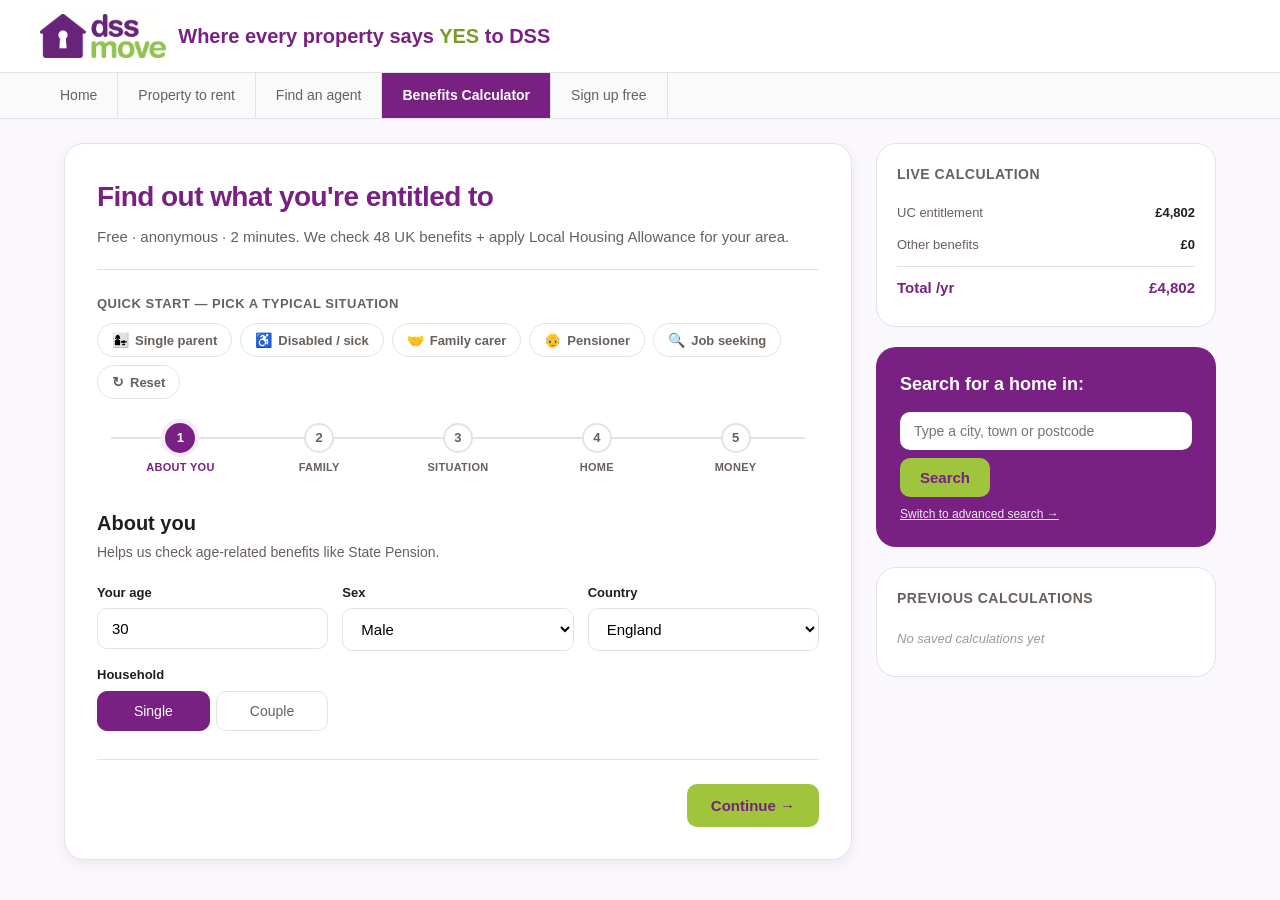
==== commit d2a6415d: "Brand: same logo, slogan and font as the main DSSmove site - official house-and-keyhole logo (44px) " ====
--- a/static/calculator/index.html
+++ b/static/calculator/index.html
@@ -10,8 +10,8 @@
 <meta http-equiv="Content-Security-Policy" content="
   default-src 'self';
   script-src 'self' 'unsafe-inline';
-  style-src 'self' 'unsafe-inline' https://fonts.googleapis.com;
-  font-src 'self' https://fonts.gstatic.com;
+  style-src 'self' 'unsafe-inline';
+  font-src 'self';
   img-src 'self' data: https://s3-eu-west-1.amazonaws.com https://s3.eu-west-1.amazonaws.com https://*.dssmove.co.uk https://*.execute-api.eu-west-1.amazonaws.com;
   connect-src 'self' https://api.postcodes.io https://staged-api.dssmove.co.uk https://api.dssmove.co.uk;
   frame-ancestors 'self' https://*.dssmove.co.uk https://dssmove.co.uk;
@@ -19,9 +19,6 @@
   form-action 'none';
 ">
 <meta http-equiv="Referrer-Policy" content="strict-origin-when-cross-origin">
-<link rel="preconnect" href="https://fonts.googleapis.com">
-<link rel="preconnect" href="https://fonts.gstatic.com" crossorigin>
-<link href="https://fonts.googleapis.com/css2?family=Inter:wght@400;500;600;700;800&display=swap" rel="stylesheet">
 <style>
 :root {
   --purple: #792182;
@@ -47,22 +44,17 @@
 }
 *{box-sizing:border-box;margin:0;padding:0}
 html{scroll-behavior:smooth}
-body{font-family:'Inter',-apple-system,BlinkMacSystemFont,sans-serif;color:var(--text);background:var(--bg-soft);line-height:1.5;-webkit-font-smoothing:antialiased}
+body{font-family:-apple-system, BlinkMacSystemFont, "Segoe UI", Roboto, Helvetica, Arial, sans-serif;color:var(--text);background:var(--bg-soft);line-height:1.5;-webkit-font-smoothing:antialiased}
 
 /* ═══ Header ═══ */
 .site-header{background:white;padding:14px 24px;border-bottom:1px solid var(--border);position:sticky;top:0;z-index:100}
 .header-inner{max-width:1200px;margin:0 auto;display:flex;align-items:center;justify-content:space-between;gap:24px}
-.logo-link{display:flex;align-items:center;gap:8px;text-decoration:none}
-.logo-icon{width:32px;height:32px;background:var(--purple);border-radius:6px;display:flex;align-items:center;justify-content:center;position:relative}
-.logo-icon::before{content:'';position:absolute;top:4px;left:50%;transform:translateX(-50%);width:0;height:0;border-left:8px solid transparent;border-right:8px solid transparent;border-bottom:7px solid white}
-.logo-icon::after{content:'';position:absolute;top:11px;left:50%;transform:translateX(-50%);width:16px;height:18px;background:white;border-radius:1px}
-.logo-icon span{position:absolute;top:14px;left:50%;transform:translateX(-50%);width:4px;height:10px;background:var(--purple);border-radius:1px;z-index:1}
-.logo-icon span::before{content:'';position:absolute;top:0;left:-1px;width:6px;height:5px;background:var(--purple);border-radius:50%}
-.logo-text{font-size:22px;font-weight:800;letter-spacing:-0.5px;line-height:1}
-.logo-text .dss{color:var(--purple);display:block}
-.logo-text .move{color:var(--lime-dark)}
-.tagline-small{color:var(--text-muted);font-size:13px;display:none}
-@media (min-width:768px){.tagline-small{display:block}.tagline-small b{color:var(--purple)}.tagline-small em{color:var(--lime-dark);font-style:normal;font-weight:700}}
+.logo-link{display:flex;align-items:center;gap:12px;text-decoration:none;min-width:0}
+/* DSSmove brand header: same logo, slogan and sizes on every DSSmove page */
+.brand-logo{display:block;height:44px;width:auto}
+.brand-slogan{font-size:20px;line-height:24px;font-weight:800;color:var(--purple)}
+.brand-slogan em{font-style:normal;color:#7A9A2B}
+@media (max-width:639px){.brand-slogan{font-size:13px;line-height:16px}}
 .nav-tabs{background:#fafafa;border-bottom:1px solid var(--border)}
 .nav-tabs-inner{max-width:1200px;margin:0 auto;display:flex;overflow-x:auto}
 .nav-tab{padding:12px 20px;color:var(--text-muted);text-decoration:none;font-size:14px;font-weight:500;white-space:nowrap;border-right:1px solid var(--border)}
@@ -337,11 +329,10 @@
 <!-- ═══ Header ═══ -->
 <header class="site-header">
   <div class="header-inner">
-    <a href="https://app.dssmove.co.uk" class="logo-link">
-      <span class="logo-icon"><span></span></span>
-      <span class="logo-text"><span class="dss">dss</span><span class="move">move</span></span>
+    <a href="https://beta.dssmove.co.uk" class="logo-link" aria-label="DSSmove home">
+      <img class="brand-logo" src="/static/brand/dssmove-logo.png" alt="DSSmove" width="126" height="44">
+      <span class="brand-slogan">Where every property says <em>YES</em> to DSS</span>
     </a>
-    <div class="tagline-small">Properties that say <em>YES</em> to <b>DSS</b></div>
   </div>
 </header>
 <nav class="nav-tabs">
